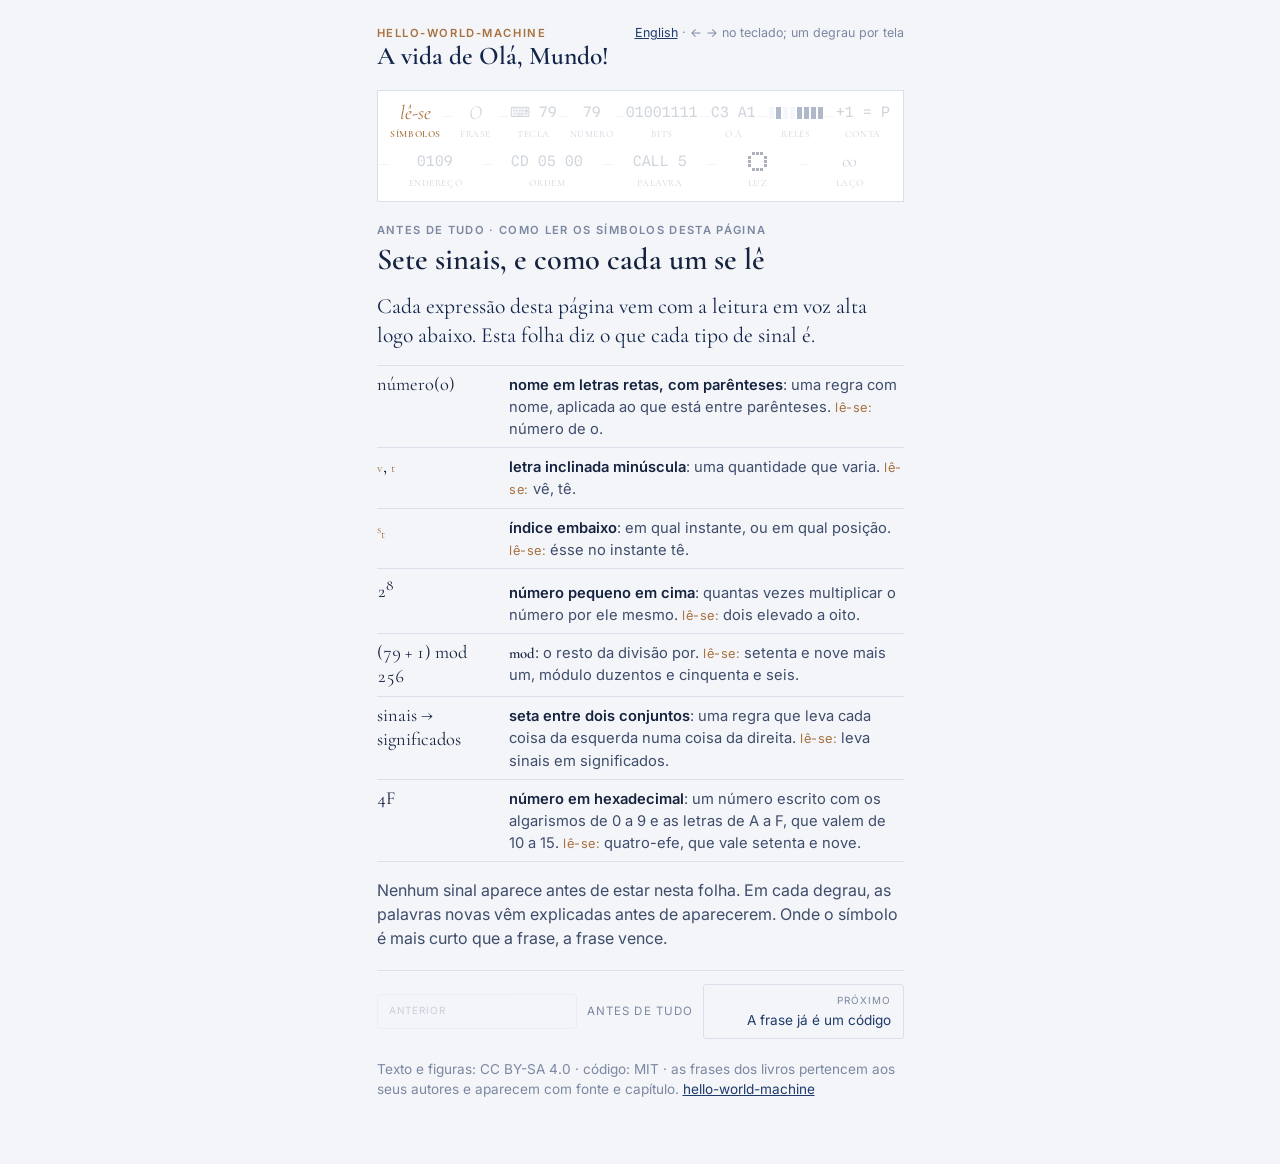
==== pt/index.html @ c94cb196 "a folha de sinais e o fecho viram uma linha por entrada, o exemplo à esquerda e a classe, o que é e " ====
<!doctype html>
<html lang="pt-BR">
<head>
<meta charset="utf-8">
<meta name="viewport" content="width=device-width, initial-scale=1">
<title>A vida de Olá, Mundo! — hello-world-machine</title>
<meta name="description" content="O que cada camada de abstração faz com o número: de uma frase dita no escuro até a luz na tela, um degrau por vez, com a passagem do livro que sustenta cada um.">
<link rel="stylesheet" href="https://fonts.googleapis.com/css2?family=Cormorant+Garamond:ital,wght@0,500;0,600;1,500&family=Inter:wght@400;500;600&family=Spline+Sans+Mono:wght@400;500&display=swap">
<style>
/* Layout: UMA tela por degrau (stepper controlado pelo leitor). No alto, a trilha do personagem "o": tudo que ele já virou fica visível, apagado; o atual, aceso. Abaixo: tese (≤25 palavras), figura com a palavra nova como rótulo DENTRO, parágrafo (≤60), e "mostrar a prova" fechado. Cores por token, claro e escuro. */
:root{
  --bg:#f3f5f9; --card:#ffffff; --linha:#d9e0ec;
  --ink:#16233f; --ink2:#3f4d6b; --muted:#7c88a1;
  --bronze:#a9713f; --bronze-soft:#c79b6e;
  --azul:#1e3a6b; --azul-deep:#12244a;
  --terracota:#b35430; --verde:#4e7a49; --rubro:#a84444; --roxo:#6d55a3;
  --bit1:#1e3a6b; --bit0:#e4e9f2; --bit0-ink:#7c88a1;
  --it-serif:"Cormorant Garamond", Georgia, "Times New Roman", serif;
  --it-sans:"Inter", system-ui, -apple-system, "Segoe UI", Roboto, sans-serif;
  --it-mono:"Spline Sans Mono", ui-monospace, "Cascadia Code", monospace;
  --medida:31em;
}
@media (prefers-color-scheme: dark){ :root:not([data-theme="light"]){
  --bg:#0a1424; --card:#111d33; --linha:#243352;
  --ink:#f0e4cc; --ink2:#c9c2b2; --muted:#8a93a8;
  --bronze:#c9a266; --bronze-soft:#8b7045;
  --azul:#7fa3dc; --azul-deep:#c7d6f0;
  --terracota:#d98a68; --verde:#8dbb86; --rubro:#d98080; --roxo:#b9a7e6;
  --bit1:#c9a266; --bit0:#1b2a45; --bit0-ink:#5f6b86;
  color-scheme:dark } }
:root[data-theme="dark"]{
  --bg:#0a1424; --card:#111d33; --linha:#243352;
  --ink:#f0e4cc; --ink2:#c9c2b2; --muted:#8a93a8;
  --bronze:#c9a266; --bronze-soft:#8b7045;
  --azul:#7fa3dc; --azul-deep:#c7d6f0;
  --terracota:#d98a68; --verde:#8dbb86; --rubro:#d98080; --roxo:#b9a7e6;
  --bit1:#c9a266; --bit0:#1b2a45; --bit0-ink:#5f6b86;
  color-scheme:dark }

*{box-sizing:border-box}
body{background:var(--bg);color:var(--ink);font-family:var(--it-sans);font-size:17px;line-height:1.5;margin:0;padding-block:1.5rem 4rem;padding-inline:16px}
.pagina{max-width:var(--medida);margin-inline:auto;min-width:0;display:grid;gap:1.25rem}
h1,h2{font-family:var(--it-serif);font-weight:600;line-height:1.1;text-wrap:balance;margin:0}
h1{font-size:1.6rem;color:var(--azul-deep)}
h2{font-size:1.9rem;color:var(--ink)}
p{margin:0}
.eyebrow{font-size:.7rem;letter-spacing:.14em;text-transform:uppercase;color:var(--bronze);font-weight:600}
.cab{display:flex;justify-content:space-between;align-items:baseline;gap:1rem;flex-wrap:wrap}
.cab .nota{font-size:.78rem;color:var(--muted)}
.mono{font-family:var(--it-mono);font-variant-numeric:tabular-nums}
.frase{font-family:var(--it-serif);font-style:italic;font-size:1.08em}

/* trilha do personagem */
.trilha{display:flex;flex-wrap:wrap;gap:.2rem 0;align-items:stretch;padding:.5rem .4rem;background:var(--card);border:1px solid var(--linha)}
.trilha .est{flex:1 0 auto;min-width:3.4rem;display:grid;grid-template-rows:auto auto;justify-items:center;gap:.25rem;padding:.2rem .35rem;position:relative;opacity:.35;transition:opacity .2s}
.trilha .est + .est::before{content:"";position:absolute;left:-.3rem;top:1.05rem;width:.6rem;height:1px;background:var(--linha)}
.trilha .est .tok{font-family:var(--it-mono);font-size:.9rem;line-height:1;color:var(--ink);height:1.3rem;display:flex;align-items:center}
.trilha .est .tok.serif{font-family:var(--it-serif);font-style:italic;font-size:1.25rem}
.trilha .est .nome{font-size:.6rem;letter-spacing:.06em;text-transform:uppercase;color:var(--muted);white-space:nowrap}
.trilha .est.passado{opacity:.7}
.trilha .est.atual{opacity:1}
.trilha .est.atual .tok{color:var(--bronze)}
.trilha .est.atual .nome{color:var(--bronze);font-weight:600}
.trilha .est.futuro .tok{color:var(--muted)}
.trilha .px{display:grid;grid-template-columns:repeat(5,3px);gap:1px}
.trilha .px i{width:3px;height:3px;background:var(--ink);display:block}
.trilha .px i.v{background:transparent}
.trilha .rl{display:flex;gap:2px}
.trilha .rl i{width:5px;height:12px;display:block;background:var(--bit0)}
.trilha .rl i.u{background:var(--bit1)}

/* degrau */
.degrau{display:grid;gap:1rem;min-width:0}
.degrau header{display:grid;gap:.25rem}
.regime{font-size:.7rem;letter-spacing:.12em;text-transform:uppercase;color:var(--muted);font-weight:600}
.tese{font-family:var(--it-serif);font-size:1.35rem;line-height:1.3;color:var(--azul-deep)}
.fig{background:var(--card);border:1px solid var(--linha);padding:.8rem;overflow-x:auto;min-width:0;position:relative}
.fig svg{display:block;max-width:100%;height:auto}
figure{margin:0}
.origem{font-size:.66rem;letter-spacing:.08em;text-transform:uppercase;color:var(--muted);margin-top:.5rem;display:flex;gap:.6rem;flex-wrap:wrap}
.corpo{color:var(--ink2);font-size:1rem}
.regua{display:flex;align-items:center;gap:.8rem;font-size:.7rem;letter-spacing:.1em;text-transform:uppercase;font-weight:600}
.regua::before,.regua::after{content:"";flex:1;height:2px;background:currentColor;opacity:.6}
.regua.ouro{color:var(--bronze)} .regua.roxa{color:var(--roxo)} .regua.verde{color:var(--verde)}

/* prova, fechada por padrão */
details.prova{border-top:1px solid var(--linha);padding-top:.6rem;font-size:.88rem;color:var(--ink2)}
details.prova summary{cursor:pointer;list-style:none;display:flex;gap:.6rem;align-items:center;color:var(--azul);font-weight:500}
details.prova summary::-webkit-details-marker{display:none}
details.prova summary::before{content:"▸";color:var(--bronze);font-size:.9em}
details.prova[open] summary::before{content:"▾"}
details.prova summary:focus-visible{outline:2px solid var(--bronze);outline-offset:3px}
.prova-corpo{display:grid;gap:.6rem;padding-top:.6rem}
.selo{font-size:.64rem;letter-spacing:.08em;text-transform:uppercase;font-weight:600;padding:.12rem .45rem;border:1px solid currentColor;border-radius:2px;white-space:nowrap}
.selo.lida{color:var(--verde)} .selo.escada{color:var(--azul)} .selo.derivado{color:var(--muted)} .selo.aler{color:var(--terracota)} .selo.oficio{color:var(--bronze)}
.fonte{display:flex;flex-wrap:wrap;gap:.5rem;align-items:center}
blockquote{margin:0;padding:.55rem .8rem;background:var(--card);border:1px solid var(--linha);display:grid;gap:.35rem}
blockquote .en{font-family:var(--it-serif);font-size:.98rem;line-height:1.35;color:var(--ink)}
blockquote .pt{font-size:.85rem;color:var(--ink2)}
blockquote cite{font-style:normal;font-size:.72rem;color:var(--muted)}

/* navegação */
nav.passo{display:grid;grid-template-columns:1fr auto 1fr;gap:.6rem;align-items:center;border-top:1px solid var(--linha);padding-top:.8rem}
nav.passo button{font:inherit;font-size:.85rem;color:var(--azul);background:none;border:1px solid var(--linha);border-radius:3px;padding:.5rem .7rem;cursor:pointer;text-align:left;min-width:0;display:grid;gap:.1rem}
nav.passo button:hover{border-color:var(--bronze)}
nav.passo button:focus-visible{outline:2px solid var(--bronze);outline-offset:2px}
nav.passo button:disabled{opacity:.35;cursor:default}
nav.passo button small{font-size:.62rem;letter-spacing:.1em;text-transform:uppercase;color:var(--muted)}
nav.passo button span{overflow:hidden;text-overflow:ellipsis;white-space:nowrap;display:block}
nav.passo .prox{text-align:right}
nav.passo .pos{font-size:.72rem;letter-spacing:.1em;text-transform:uppercase;color:var(--muted);white-space:nowrap}
@media (max-width:460px){nav.passo{grid-template-columns:1fr 1fr}nav.passo .pos{grid-column:1/-1;text-align:center;order:-1}}

table{border-collapse:collapse;width:100%;font-size:.9rem}
th,td{text-align:left;padding:.4rem .5rem;border-bottom:1px solid var(--linha);vertical-align:top}
th{font-size:.68rem;letter-spacing:.1em;text-transform:uppercase;color:var(--muted);font-weight:600}
.tabela{overflow-x:auto}
.bits{display:inline-grid;grid-auto-flow:column;gap:2px}
.bits i{display:inline-block;width:1.15em;height:1.5em;line-height:1.5em;text-align:center;font-style:normal;font-family:var(--it-mono);font-size:.85rem;border-radius:2px}
.bits i.u{background:var(--bit1);color:var(--card)} .bits i.z{background:var(--bit0);color:var(--bit0-ink)}
.rotulo{font-size:.78rem;color:var(--ink2);font-weight:500}
ul{margin:0;padding-left:1.2rem}
li{margin-bottom:.35rem}
.nota{font-size:.85rem;color:var(--muted)}
a{color:var(--azul)}
@media (prefers-reduced-motion: reduce){.trilha .est{transition:none}}

/* a matemática daqui: uma expressão visível, e a leitura em voz alta logo abaixo */
.mat{display:grid;gap:.35rem;padding:.7rem .9rem;border-left:3px solid var(--bronze-soft);background:var(--card)}
.mat .obj{font-size:.68rem;letter-spacing:.1em;text-transform:uppercase;color:var(--bronze);font-weight:600}
.mat .obj b{color:var(--ink2);font-weight:500;text-transform:none;letter-spacing:0;font-size:.8rem}
.expr{font-family:var(--it-serif);font-size:1.25rem;line-height:1.3;color:var(--ink);font-variant-numeric:tabular-nums}
.expr i{font-style:italic}
.nome{font-style:normal;font-family:var(--it-serif)}
.leitura{font-size:.8rem;font-style:italic;color:var(--muted);line-height:1.4}
.leitura b{font-style:normal;color:var(--bronze);font-weight:600}
table.simbolos td:first-child{white-space:nowrap}
table.simbolos .expr{font-size:1.05rem}

/* ver na placa: o degrau aponta para um ciclo do traço */
.verplaca{font-size:.85rem;color:var(--ink2);display:flex;gap:.6rem;flex-wrap:wrap;align-items:baseline}
.verplaca a{color:var(--azul);font-weight:500;white-space:nowrap;border:1px solid var(--linha);border-radius:3px;padding:.25rem .6rem;text-decoration:none}
.verplaca a:hover{border-color:var(--bronze)}
.verplaca a:focus-visible{outline:2px solid var(--bronze);outline-offset:2px}
.verplaca span{color:var(--muted);font-size:.8rem}

/* a seção escondida some de verdade: .degrau{display:grid} vencia o [hidden] do navegador; o visor do artefato mascarava isso com a regra dele */
.degrau[hidden]{display:none}

/* as palavras de cada degrau: nome em cor, e abaixo os dois itens, sem número */
.palavras{margin:.2rem 0 .6rem}
.palavras .rot{font-size:.66rem;letter-spacing:.1em;text-transform:uppercase;color:var(--bronze);margin:0 0 .25rem}
.item{margin:.45rem 0 0;max-width:760px}
.nome-item{margin:0;font-size:1rem;color:var(--bronze);font-weight:600}
.item ul{margin:.15rem 0 0;padding-left:1.2em;font-size:.95rem;line-height:1.55;color:var(--ink2)}
.item ul li{margin:.1rem 0} .item i{font-style:normal;color:var(--muted);font-size:.78rem;letter-spacing:.04em}
details.prova .fonte{font-size:.8rem;color:var(--muted)}
.item .expr{font-family:var(--it-serif);font-size:1.05rem;color:var(--ink)}
/* a folha de sinais e o fecho: uma linha por sinal, o exemplo à esquerda */
.sinais{display:grid;gap:0;border-top:1px solid var(--linha)}
.sinal{display:grid;grid-template-columns:7.5rem 1fr;gap:.8rem;align-items:baseline;padding:.45rem 0;border-bottom:1px solid var(--linha)}
.sinal p{margin:0;font-size:.92rem;line-height:1.5;color:var(--ink2)}
.sinal .expr{font-family:var(--it-serif);font-size:1.15rem;color:var(--ink);line-height:1.3}
.sinal .expr.degr{font-family:var(--it-sans,inherit);font-size:.95rem;color:var(--bronze);font-weight:600}
.sinal b{font-weight:600;color:var(--ink)} .sinal i{font-style:normal;color:var(--bronze);font-size:.8rem;letter-spacing:.04em}
@media (max-width:420px){.sinal{grid-template-columns:5.5rem 1fr}}

</style>
</head>
<body>
<div class="pagina">
<div class="cab">
  <div><p class="eyebrow">hello-world-machine</p><h1>A vida de Olá, Mundo!</h1></div>
  <p class="nota"><a href="../en/" lang="en" hreflang="en">English</a> · ← → no teclado; um degrau por tela</p>
</div>
<div class="trilha" id="trilha" aria-label="O que o o já virou"></div>
<div id="degraus">
<section class="degrau" id="conv" data-nome="Como ler os símbolos">
  <header><p class="regime">antes de tudo · como ler os símbolos desta página</p><h2>Sete sinais, e como cada um se lê</h2></header>
  <p class="tese">Cada expressão desta página vem com a leitura em voz alta logo abaixo. Esta folha diz o que cada tipo de sinal é.</p>
  <div class="sinais"><div class="sinal"><p class="expr"><span class="nome">número</span>(o)</p><p><b>nome em letras retas, com parênteses</b>: uma regra com nome, aplicada ao que está entre parênteses. <i>lê-se:</i> número de o.</p></div><div class="sinal"><p class="expr"><i>v</i>, <i>t</i></p><p><b>letra inclinada minúscula</b>: uma quantidade que varia. <i>lê-se:</i> vê, tê.</p></div><div class="sinal"><p class="expr"><i>s</i><sub><i>t</i></sub></p><p><b>índice embaixo</b>: em qual instante, ou em qual posição. <i>lê-se:</i> ésse no instante tê.</p></div><div class="sinal"><p class="expr">2<sup>8</sup></p><p><b>número pequeno em cima</b>: quantas vezes multiplicar o número por ele mesmo. <i>lê-se:</i> dois elevado a oito.</p></div><div class="sinal"><p class="expr">(79 + 1) <span class="nome">mod</span> 256</p><p><b><span class="nome">mod</span></b>: o resto da divisão por. <i>lê-se:</i> setenta e nove mais um, módulo duzentos e cinquenta e seis.</p></div><div class="sinal"><p class="expr">sinais → significados</p><p><b>seta entre dois conjuntos</b>: uma regra que leva cada coisa da esquerda numa coisa da direita. <i>lê-se:</i> leva sinais em significados.</p></div><div class="sinal"><p class="expr">4F</p><p><b>número em hexadecimal</b>: um número escrito com os algarismos de 0 a 9 e as letras de A a F, que valem de 10 a 15. <i>lê-se:</i> quatro-efe, que vale setenta e nove.</p></div></div>
  <p class="corpo">Nenhum sinal aparece antes de estar nesta folha. Em cada degrau, as palavras novas vêm explicadas antes de aparecerem. Onde o símbolo é mais curto que a frase, a frase vence.</p>
</section>
<section class="degrau" id="d0" data-nome="A frase já é um código">
  <header><p class="regime">0 · antes de qualquer máquina</p><h2>A frase já é um código</h2></header>
  <p class="tese">Dizer <span class="frase">Olá, Mundo!</span> em voz alta é um código. Escrever é outro. Piscar uma lanterna é um terceiro.</p>
  <div class="palavras"><p class="rot">antes, as palavras deste degrau</p><div class="item"><p class="nome-item">sinal</p><ul><li><i>O que é:</i> qualquer coisa que dá para perceber: um som, uma marca no papel, uma luz acesa.</li><li><i>Por que existe:</i> é o que viaja de quem fala até quem ouve; a mensagem em si não viaja sozinha.</li></ul></div><div class="item"><p class="nome-item">código</p><ul><li><i>O que é:</i> um combinado sobre o que cada sinal quer dizer.</li><li><i>Por que existe:</i> para a mensagem atravessar um meio que não é a voz: o papel, a luz, o fio.</li></ul></div></div>
  <figure class="fig">
    <svg viewBox="0 0 520 130" role="img" aria-label="A mesma frase em três meios: voz, papel, lanterna">
      <g font-family="Inter, sans-serif" font-size="11" fill="var(--bronze)" font-weight="600" letter-spacing="1">
        <text x="20" y="18">CÓDIGO 1 · VOZ</text><text x="200" y="18">CÓDIGO 2 · PAPEL</text><text x="372" y="18">CÓDIGO 3 · LANTERNA</text>
      </g>
      <text x="20" y="60" font-family="Cormorant Garamond, serif" font-style="italic" font-size="24" fill="var(--ink)">Olá, Mundo!</text>
      <text x="200" y="60" font-family="Inter, sans-serif" font-size="20" fill="var(--ink)">Olá, Mundo!</text>
      <g fill="var(--bronze)">
        <circle cx="380" cy="50" r="5"/><circle cx="396" cy="50" r="5"/><circle cx="412" cy="50" r="5"/><rect x="428" y="45" width="22" height="10" rx="5"/><circle cx="466" cy="50" r="5"/>
        <rect x="380" y="68" width="22" height="10" rx="5"/><circle cx="420" cy="73" r="5"/><rect x="436" y="68" width="22" height="10" rx="5"/>
      </g>
      <g font-family="Inter, sans-serif" font-size="11" fill="var(--muted)">
        <text x="20" y="110">som no ar</text><text x="200" y="110">traço na folha</text><text x="372" y="110">só dois sinais: curto e longo</text>
      </g>
      <g stroke="var(--linha)"><line x1="175" y1="8" x2="175" y2="118"/><line x1="350" y1="8" x2="350" y2="118"/></g>
    </svg>
    <div class="origem"><span>Petzold, cap. 1</span></div>
  </figure>
  <p class="corpo">Código aqui não é segredo: é um combinado sobre o que cada sinal quer dizer. Muda o meio, fica a mensagem. A lanterna já obriga a escolher: dois tipos de piscada, e nada mais.</p>
  <p class="verplaca"><a href="placa.html#ola-mundo-c1">ver na placa →</a> <span>ola-mundo, ciclo 1: o primeiro passo: a máquina acorda e vai buscar o que tem de fazer</span></p>
  <div class="mat"><p class="obj">a matemática daqui · <b>correspondência um a um</b></p><p class="expr"><span class="nome">código</span>: sinais → significados</p><p class="leitura"><b>lê-se:</b> código leva cada sinal num significado só, e dá para voltar.</p></div>
  <details class="prova"><summary>de onde isto vem</summary><div class="prova-corpo"><div class="fonte">Charles Petzold · cap. 1 — Best Friends</div><blockquote><span class="en" lang="en">In this book, the word code usually means a system for transferring information among people, between people and computers, or within computers themselves.</span><span class="pt">Neste livro, a palavra código geralmente significa um sistema para transferir informação entre pessoas, entre pessoas e computadores, ou dentro dos próprios computadores.</span><cite>cap. 1 — Best Friends</cite></blockquote></div></details>
</section>
<section class="degrau" id="d0b" data-nome="A tecla vira número">
  <header><p class="regime">½ · tecla → número</p><h2>A tecla vira número</h2></header>
  <p class="tese">Apertar a tecla O fecha uma chave. A máquina olha uma gaveta especial, a de número 8200, e encontra 79. A tecla virou número.</p>
  <div class="palavras"><p class="rot">antes, as palavras deste degrau</p><div class="item"><p class="nome-item">chave</p><ul><li><i>O que é:</i> uma peça que abre ou fecha um caminho. O interruptor da luz é uma chave; cada tecla também.</li><li><i>Por que existe:</i> para ligar e desligar alguma coisa com um toque.</li></ul></div><div class="item"><p class="nome-item">gaveta</p><ul><li><i>O que é:</i> um lugar dentro da máquina onde cabe um número, com um número na porta para ser achado de novo.</li><li><i>Por que existe:</i> a máquina não enxerga a tecla; ela só sabe olhar gavetas. O teclado deixa o seu número numa delas.</li></ul></div></div>
  <figure class="fig">
    <svg viewBox="0 0 520 150" role="img" aria-label="A tecla O fecha uma chave; a gaveta 8200h passa a valer 4F; o acumulador lê 4F">
      <text x="20" y="14" font-family="Inter, sans-serif" font-size="11" fill="var(--bronze)" font-weight="600" letter-spacing="1">TECLA · uma chave que o dedo fecha · a gaveta 8200h guarda o código</text>
      <g transform="translate(20,34)">
        <rect x="0" y="0" width="70" height="70" rx="8" fill="var(--card)" stroke="var(--linha)"/>
        <text x="35" y="46" text-anchor="middle" font-family="Cormorant Garamond, serif" font-size="34" fill="var(--ink)">O</text>
        <text x="35" y="90" text-anchor="middle" font-family="Inter, sans-serif" font-size="11" fill="var(--muted)">a tecla</text>
      </g>
      <g transform="translate(120,54)">
        <line x1="0" y1="24" x2="30" y2="24" stroke="var(--bit1)" stroke-width="2"/>
        <circle cx="30" cy="24" r="3" fill="var(--bit1)"/>
        <line x1="30" y1="24" x2="62" y2="24" stroke="var(--bit1)" stroke-width="2"/>
        <circle cx="62" cy="24" r="3" fill="var(--bit1)"/>
        <line x1="62" y1="24" x2="92" y2="24" stroke="var(--bit1)" stroke-width="2"/>
        <text x="46" y="60" text-anchor="middle" font-family="Inter, sans-serif" font-size="11" fill="var(--muted)">chave fechada = passa</text>
      </g>
      <g transform="translate(236,34)">
        <rect x="0" y="0" width="110" height="46" fill="var(--card)" stroke="var(--bronze)"/>
        <text x="55" y="20" text-anchor="middle" font-family="Spline Sans Mono, monospace" font-size="12" fill="var(--muted)">8200h</text>
        <text x="55" y="38" text-anchor="middle" font-family="Spline Sans Mono, monospace" font-size="16" fill="var(--ink)">4F</text>
        <text x="55" y="90" text-anchor="middle" font-family="Inter, sans-serif" font-size="11" fill="var(--muted)">a gaveta do teclado</text>
      </g>
      <g transform="translate(360,57)"><line x1="0" y1="0" x2="40" y2="0" stroke="var(--bronze)" stroke-width="2"/><path d="M 36 -4 L 44 0 L 36 4 Z" fill="var(--bronze)"/><text x="22" y="-8" text-anchor="middle" font-family="Inter, sans-serif" font-size="10" fill="var(--muted)">LDA 8200h</text></g>
      <g transform="translate(412,34)">
        <rect x="0" y="0" width="90" height="46" fill="var(--card)" stroke="var(--linha)"/>
        <text x="45" y="20" text-anchor="middle" font-family="Spline Sans Mono, monospace" font-size="12" fill="var(--muted)">A</text>
        <text x="45" y="38" text-anchor="middle" font-family="Spline Sans Mono, monospace" font-size="16" fill="var(--ink)">4F</text>
        <text x="45" y="90" text-anchor="middle" font-family="Inter, sans-serif" font-size="11" fill="var(--muted)">dentro da máquina</text>
      </g>
      <text x="260" y="140" text-anchor="middle" font-family="Inter, sans-serif" font-size="12" fill="var(--muted)">79 é o O; 0 é “ninguém apertou”. A máquina olha a gaveta o tempo todo: consultar o teclado.</text>
    </svg>
    <div class="origem"><span>Petzold, cap. 25</span></div>
  </figure>
  <p class="corpo">A máquina olha a gaveta o tempo todo e quase sempre encontra zero: ninguém apertou. O livro chama isso de consultar o teclado. Quando encontra 79, copia para a tela e zera a gaveta, pronta para a próxima tecla.</p>
  <p class="verplaca"><a href="placa.html#eco-c22">ver na placa →</a> <span>eco, ciclo 22: a gaveta 8200 entrega o 79 à máquina; dez passos depois ele está na tela</span></p>
  <div class="mat"><p class="obj">a matemática daqui · <b>uma regra do tempo nos números: 0 enquanto solta, o código enquanto apertada</b></p><p class="expr"><span class="nome">tecla</span>(<i>t</i>) = 79 enquanto o O está apertado, e 0 depois</p><p class="leitura"><b>lê-se:</b> tecla de tê é igual a setenta e nove enquanto o O está apertado, e zero depois.</p></div>
  <details class="prova"><summary>de onde isto vem</summary><div class="prova-corpo"><div class="fonte">Charles Petzold · cap. 25 — Peripherals</div><blockquote><span class="en" lang="en">The accumulator would then contain a code indicating what key has been pressed.</span><span class="pt">O acumulador passaria então a conter um código indicando qual tecla foi apertada.</span><cite>cap. 25 — Peripherals</cite></blockquote><blockquote><span class="en" lang="en">It's tempting to assume that this code is the ASCII code for the key. But it's neither practical nor desirable to design hardware that figures out the ASCII code.</span><span class="pt">É tentador supor que esse código é o código ASCII da tecla. Mas não é prático nem desejável projetar hardware que descubra o código ASCII.</span><cite>cap. 25 — Peripherals</cite></blockquote><blockquote><span class="en" lang="en">One approach is for the program to check the keyboard very frequently. This approach is called polling.</span><span class="pt">Uma abordagem é o programa consultar o teclado com muita frequência. Isso se chama polling.</span><cite>cap. 25 — Peripherals</cite></blockquote></div></details>
</section>
<section class="degrau" id="d1" data-nome="Cada letra recebe um número">
  <header><p class="regime">1 · letra → número</p><h2>Cada letra recebe um número</h2></header>
  <p class="tese">O <b>O</b> vale 79. O <b>l</b>, 108. A vírgula vale 44 e o espaço, 32. A frase vira uma fila de onze números.</p>
  <div class="palavras"><p class="rot">antes, as palavras deste degrau</p><div class="item"><p class="nome-item">tabela</p><ul><li><i>O que é:</i> uma lista em que cada letra tem o seu número ao lado, como uma lista de chamada.</li><li><i>Por que existe:</i> a máquina só guarda números; a tabela é o combinado que diz qual número é qual letra.</li></ul></div></div>
  <figure class="fig">
    <p class="rotulo">a tabela: o mesmo combinado em toda máquina do planeta</p>
    <div class="tabela"><table class="mono">
      <tr><th>letra</th><td>O</td><td>l</td><td>á</td><td>,</td><td>␣</td><td>M</td><td>u</td><td>n</td><td>d</td><td>o</td><td>!</td></tr>
      <tr><th>número</th><td>79</td><td>108</td><td>225</td><td>44</td><td>32</td><td>77</td><td>117</td><td>110</td><td>100</td><td>111</td><td>33</td></tr>
    </table></div>
    <div class="origem"><span>Petzold, cap. 13</span></div>
  </figure>
  <p class="corpo">Não há nada de <b>O</b> no 79. É uma posição numa tabela que o mundo inteiro combinou usar. Por isso o mesmo <b>O</b> é 79 em qualquer máquina.</p>
  <p class="verplaca"><a href="placa.html#ola-mundo-c8">ver na placa →</a> <span>ola-mundo, ciclo 8: o número 79, escrito 4F, que é a letra O, chega à máquina</span></p>
  <div class="mat"><p class="obj">a matemática daqui · <b>correspondência um a um entre letras e números</b></p><p class="expr"><span class="nome">número</span>(O) = 79</p><p class="leitura"><b>lê-se:</b> número de O é igual a setenta e nove.</p></div>
  <details class="prova"><summary>de onde isto vem</summary><div class="prova-corpo"><div class="fonte">Charles Petzold · cap. 13 — From ASCII to Unicode</div><blockquote><span class="en" lang="en">The biggest advantage of UTF-8 is that it's backward compatible with ASCII. This means that a file consisting solely of 7-bit ASCII codes stored as bytes is automatically a UTF-8 file.</span><span class="pt">A maior vantagem do UTF-8 é ser compatível com o ASCII: um arquivo só de códigos ASCII de 7 bits, guardados como bytes, já é automaticamente um arquivo UTF-8.</span><cite>cap. 13 — From ASCII to Unicode</cite></blockquote></div></details>
</section>
<section class="degrau" id="d2" data-nome="Cada número vira oito casas">
  <header><p class="regime">2 · número → bits</p><h2>Cada número vira oito casas de sim ou não</h2></header>
  <p class="tese">79 vira <span class="mono">01001111</span>. Oito casas, cada uma só 0 ou 1. Com oito casas cabem 256 coisas diferentes.</p>
  <div class="palavras"><p class="rot">antes, as palavras deste degrau</p><div class="item"><p class="nome-item">casa</p><ul><li><i>O que é:</i> uma posição na escrita de um número. Em 79, o 7 está numa casa e o 9 na outra.</li><li><i>Por que existe:</i> é a casa que diz quanto cada algarismo vale: o 7 de 79 vale setenta.</li></ul></div><div class="item"><p class="nome-item">bit</p><ul><li><i>O que é:</i> uma casa que só aceita 0 ou 1.</li><li><i>Por que existe:</i> é a menor quantidade de informação que existe, e é o que uma chave sabe guardar: desligada ou ligada.</li></ul></div><div class="item"><p class="nome-item">byte</p><ul><li><i>O que é:</i> oito bits lado a lado.</li><li><i>Por que existe:</i> é o tamanho de uma letra, e o pedaço que a máquina move de cada vez.</li></ul></div></div>
  <figure class="fig">
    <svg viewBox="0 0 520 165" role="img" aria-label="O número 79 decomposto em oito casas que valem 128, 64, 32, 16, 8, 4, 2, 1">
      <text x="24" y="14" font-family="Inter, sans-serif" font-size="11" fill="var(--bronze)" font-weight="600" letter-spacing="1">UM BYTE = OITO BITS · cada casa vale o dobro da vizinha</text>
      <g font-family="Spline Sans Mono, monospace" font-size="13" fill="var(--muted)" text-anchor="middle">
        <text x="48" y="36">128</text><text x="108" y="36">64</text><text x="168" y="36">32</text><text x="228" y="36">16</text><text x="288" y="36">8</text><text x="348" y="36">4</text><text x="408" y="36">2</text><text x="468" y="36">1</text>
      </g>
      <g font-family="Spline Sans Mono, monospace" font-size="26" text-anchor="middle">
        <rect x="24" y="46" width="48" height="48" fill="var(--bit0)"/><text x="48" y="80" fill="var(--bit0-ink)">0</text>
        <rect x="84" y="46" width="48" height="48" fill="var(--bit1)"/><text x="108" y="80" fill="var(--card)">1</text>
        <rect x="144" y="46" width="48" height="48" fill="var(--bit0)"/><text x="168" y="80" fill="var(--bit0-ink)">0</text>
        <rect x="204" y="46" width="48" height="48" fill="var(--bit0)"/><text x="228" y="80" fill="var(--bit0-ink)">0</text>
        <rect x="264" y="46" width="48" height="48" fill="var(--bit1)"/><text x="288" y="80" fill="var(--card)">1</text>
        <rect x="324" y="46" width="48" height="48" fill="var(--bit1)"/><text x="348" y="80" fill="var(--card)">1</text>
        <rect x="384" y="46" width="48" height="48" fill="var(--bit1)"/><text x="408" y="80" fill="var(--card)">1</text>
        <rect x="444" y="46" width="48" height="48" fill="var(--bit1)"/><text x="468" y="80" fill="var(--card)">1</text>
      </g>
      <text x="260" y="128" text-anchor="middle" font-family="Inter, sans-serif" font-size="15" fill="var(--ink)">64 + 8 + 4 + 2 + 1 = 79 = <tspan font-family="Cormorant Garamond, serif" font-size="19">O</tspan></text>
      <text x="260" y="152" text-anchor="middle" font-family="Inter, sans-serif" font-size="12" fill="var(--muted)">bit = uma casa · as casas pintadas somam, as vazias não contam</text>
    </svg>
    <div class="origem"><span>Petzold, caps. 11 e 12</span></div>
  </figure>
  <p class="corpo">É a mesma ideia de 79 = 70 + 9, só que cada casa vale o dobro da vizinha, não dez vezes. 256 é o número de combinações, não um tamanho.</p>
  <p class="verplaca"><a href="placa.html#ola-mundo-c9">ver na placa →</a> <span>ola-mundo, ciclo 9: os oito pontos da fileira de dados, acesos e apagados: 0 1 0 0 1 1 1 1</span></p>
  <div class="mat"><p class="obj">a matemática daqui · <b>notação posicional na base dois</b></p><p class="expr">79 = 64 + 8 + 4 + 2 + 1</p><p class="leitura"><b>lê-se:</b> setenta e nove é igual a sessenta e quatro, mais oito, mais quatro, mais dois, mais um.</p><p class="expr">2<sup>8</sup> = 256</p><p class="leitura"><b>lê-se:</b> dois elevado a oito é igual a duzentos e cinquenta e seis: o tamanho do conjunto das listas de oito zeros ou uns.</p></div>
  <details class="prova"><summary>de onde isto vem</summary><div class="prova-corpo"><div class="fonte">Charles Petzold · cap. 11 — Bit by Bit by Bit · cap. 12 — Bytes and Hexadecimal</div><blockquote><span class="en" lang="en">As an 8-bit quantity, a byte can take on values from 00000000 through 11111111, which can represent decimal numbers from 0 through 255, or one of 2<sup>8</sup>, or 256, different things.</span><span class="pt">Como quantidade de 8 bits, um byte vai de 00000000 a 11111111, o que representa os números de 0 a 255, ou uma entre 2⁸, isto é, 256, coisas diferentes.</span><cite>cap. 11 — Bit by Bit by Bit · cap. 12 — Bytes and Hexadecimal</cite></blockquote></div></details>
</section>
<section class="degrau" id="d3" data-nome="O á não cabe em um byte">
  <header><p class="regime">2½ · o degrau que o personagem trouxe</p><h2>O á não cabe em um byte</h2></header>
  <p class="tese">225 é maior que 127, e o combinado original só tinha 128 letras, sem acento. O <b>á</b> custa dois bytes.</p>
  
  <figure class="fig">
    <p class="rotulo">começar com 110 e 10 é a marca de "vem em dupla"; o 0 na frente do o diz "vem sozinho"</p>
    <div class="tabela"><table class="mono">
      <tr><th>letra</th><th>bytes</th><th>em bits</th></tr>
      <tr><td>O</td><td>1</td><td><span class="bits"><i class="z">0</i><i class="u">1</i><i class="z">0</i><i class="z">0</i><i class="u">1</i><i class="u">1</i><i class="u">1</i><i class="u">1</i></span></td></tr>
      <tr><td>l</td><td>1</td><td><span class="bits"><i class="z">0</i><i class="u">1</i><i class="u">1</i><i class="z">0</i><i class="u">1</i><i class="u">1</i><i class="z">0</i><i class="z">0</i></span></td></tr>
      <tr><td>á</td><td>2</td><td><span class="bits"><i class="u">1</i><i class="u">1</i><i class="z">0</i><i class="z">0</i><i class="z">0</i><i class="z">0</i><i class="u">1</i><i class="u">1</i></span>&nbsp;<span class="bits"><i class="u">1</i><i class="z">0</i><i class="u">1</i><i class="z">0</i><i class="z">0</i><i class="z">0</i><i class="z">0</i><i class="u">1</i></span></td></tr>
    </table></div>
    <div class="origem"><span>Petzold, cap. 13</span></div>
  </figure>
  <p class="corpo">Onze letras, doze bytes. Byte não é letra: uma letra pode custar um, dois, três ou quatro. Quem conta bytes para contar letras erra, e a web inteira já errou isso.</p>
  <p class="verplaca"><a href="placa.html#ola-mundo-c19">ver na placa →</a> <span>ola-mundo, ciclo 19: na tela desta máquina o á cabe num byte só, E1; os dois bytes são do arquivo</span></p>
  <div class="mat"><p class="obj">a matemática daqui · <b>código de comprimento variável, sem palavra que seja começo de outra</b></p><p class="expr"><span class="nome">bytes</span>(o) = 1, <span class="nome">bytes</span>(á) = 2</p><p class="leitura"><b>lê-se:</b> bytes de o é igual a um; bytes de á é igual a dois.</p></div>
  <details class="prova"><summary>de onde isto vem</summary><div class="prova-corpo"><div class="fonte">Charles Petzold · cap. 13, com o £ (U+00A3) como exemplo; o á (U+00E1) está na mesma faixa</div><blockquote><span class="en" lang="en">Thus, in UTF-8 the two bytes C2h and A3h represent the British £ sign. It seems a shame to require 2 bytes to encode what is essentially just 1 byte of information, but it's necessary for the rest of UTF-8 to work.</span><span class="pt">Assim, em UTF-8 os dois bytes C2 e A3 representam o sinal de libra. Parece pena gastar 2 bytes para codificar o que é essencialmente 1 byte de informação, mas é necessário para o resto do UTF-8 funcionar.</span><cite>cap. 13, com o £ (U+00A3) como exemplo; o á (U+00E1) está na mesma faixa</cite></blockquote></div></details>
</section>
<section class="degrau" id="d4" data-nome="Cada casa vira corrente">
  <header><div class="regua ouro">aqui deixa de ser escrita e passa a ser eletricidade</div><p class="regime">3 · bit → corrente</p><h2>Cada casa vira corrente num relé</h2></header>
  <p class="tese">O 1 é corrente passando; o 0 é corrente parada. Oito relés enfileirados seguram o <b>O</b>; noventa e seis seguram a frase.</p>
  <div class="palavras"><p class="rot">antes, as palavras deste degrau</p><div class="item"><p class="nome-item">corrente</p><ul><li><i>O que é:</i> eletricidade andando por dentro de um fio, como água andando por um cano.</li><li><i>Por que existe:</i> é ela que faz a lâmpada acender e, aqui, a chave virar.</li></ul></div><div class="item"><p class="nome-item">relé</p><ul><li><i>O que é:</i> uma chave que uma corrente aciona: a corrente de um fio fecha o caminho de outro.</li><li><i>Por que existe:</i> é a primeira peça que deixa uma corrente mandar em outra, sem dedo nenhum.</li></ul></div><div class="item"><p class="nome-item">limiar</p><ul><li><i>O que é:</i> a linha que separa pouco de muito. Acima dela a corrente conta como 1; abaixo, como 0.</li><li><i>Por que existe:</i> a corrente nunca é exatamente igual; a linha é o que faz dois valores diferentes virarem o mesmo sinal.</li></ul></div></div>
  <figure class="fig">
    <svg viewBox="0 0 520 100" role="img" aria-label="Oito relés, um por bit do O">
      <text x="20" y="14" font-family="Inter, sans-serif" font-size="11" fill="var(--bronze)" font-weight="600" letter-spacing="1">RELÉ · chave fechada = corrente = 1 · chave aberta = 0</text>
      <g font-family="Spline Sans Mono, monospace" font-size="12" text-anchor="middle">
        <g transform="translate(20,24)"><rect width="48" height="40" fill="var(--bit0)" stroke="var(--linha)"/><line x1="8" y1="30" x2="28" y2="14" stroke="var(--bit0-ink)" stroke-width="2"/><circle cx="8" cy="30" r="3" fill="var(--bit0-ink)"/><circle cx="40" cy="30" r="3" fill="var(--bit0-ink)"/><text x="24" y="64" fill="var(--muted)">0</text></g>
        <g transform="translate(80,24)"><rect width="48" height="40" fill="var(--card)" stroke="var(--bit1)"/><line x1="8" y1="30" x2="40" y2="30" stroke="var(--bit1)" stroke-width="2"/><circle cx="8" cy="30" r="3" fill="var(--bit1)"/><circle cx="40" cy="30" r="3" fill="var(--bit1)"/><text x="24" y="64" fill="var(--ink)">1</text></g>
        <g transform="translate(140,24)"><rect width="48" height="40" fill="var(--bit0)" stroke="var(--linha)"/><line x1="8" y1="30" x2="28" y2="14" stroke="var(--bit0-ink)" stroke-width="2"/><circle cx="8" cy="30" r="3" fill="var(--bit0-ink)"/><circle cx="40" cy="30" r="3" fill="var(--bit0-ink)"/><text x="24" y="64" fill="var(--muted)">0</text></g>
        <g transform="translate(200,24)"><rect width="48" height="40" fill="var(--bit0)" stroke="var(--linha)"/><line x1="8" y1="30" x2="28" y2="14" stroke="var(--bit0-ink)" stroke-width="2"/><circle cx="8" cy="30" r="3" fill="var(--bit0-ink)"/><circle cx="40" cy="30" r="3" fill="var(--bit0-ink)"/><text x="24" y="64" fill="var(--muted)">0</text></g>
        <g transform="translate(260,24)"><rect width="48" height="40" fill="var(--card)" stroke="var(--bit1)"/><line x1="8" y1="30" x2="40" y2="30" stroke="var(--bit1)" stroke-width="2"/><circle cx="8" cy="30" r="3" fill="var(--bit1)"/><circle cx="40" cy="30" r="3" fill="var(--bit1)"/><text x="24" y="64" fill="var(--ink)">1</text></g>
        <g transform="translate(320,24)"><rect width="48" height="40" fill="var(--card)" stroke="var(--bit1)"/><line x1="8" y1="30" x2="40" y2="30" stroke="var(--bit1)" stroke-width="2"/><circle cx="8" cy="30" r="3" fill="var(--bit1)"/><circle cx="40" cy="30" r="3" fill="var(--bit1)"/><text x="24" y="64" fill="var(--ink)">1</text></g>
        <g transform="translate(380,24)"><rect width="48" height="40" fill="var(--card)" stroke="var(--bit1)"/><line x1="8" y1="30" x2="40" y2="30" stroke="var(--bit1)" stroke-width="2"/><circle cx="8" cy="30" r="3" fill="var(--bit1)"/><circle cx="40" cy="30" r="3" fill="var(--bit1)"/><text x="24" y="64" fill="var(--ink)">1</text></g>
        <g transform="translate(440,24)"><rect width="48" height="40" fill="var(--card)" stroke="var(--bit1)"/><line x1="8" y1="30" x2="40" y2="30" stroke="var(--bit1)" stroke-width="2"/><circle cx="8" cy="30" r="3" fill="var(--bit1)"/><circle cx="40" cy="30" r="3" fill="var(--bit1)"/><text x="24" y="64" fill="var(--ink)">1</text></g>
      </g>
    </svg>
    <div class="origem"><span>Petzold, caps. 7 e 8</span></div>
  </figure>
  <p class="corpo">O número não está no relé. O relé só sabe passar ou não passar; somos nós que combinamos que passar vale 1. Oito relés, oito casas: o <b>O</b> inteiro cabe numa fileira. Como relés viram portas e contas é a história da outra página, a escada.</p>
  <p class="verplaca"><a href="placa.html#ola-mundo-c9">ver na placa →</a> <span>ola-mundo, ciclo 9: cada ponto aceso na fileira é um fio com corrente passando</span></p>
  <div class="mat"><p class="obj">a matemática daqui · <b>limiar: um intervalo inteiro de tensões vira um símbolo só</b></p><p class="expr"><span class="nome">bit</span>(<i>v</i>) = 1 se <i>v</i> ≥ 2 volts, e 0 se <i>v</i> ≤ 0,8 volt</p><p class="leitura"><b>lê-se:</b> bit de vê é igual a um se vê é maior ou igual a dois volts, e igual a zero se vê é menor ou igual a zero vírgula oito volt.</p></div>
  <details class="prova"><summary>de onde isto vem</summary><div class="prova-corpo"><div class="fonte">abstraction-ladder — a escada de abstrações · eletroímã → relé (Petzold cap. 7) · relé → porta lógica (cap. 8), com o instrumento “dois relés viram uma porta”</div><blockquote><span class="en" lang="en">These two relays wired in series are known as an AND gate because it is performing a Boolean AND operation.</span><span class="pt">Esses dois relés ligados em série são conhecidos como porta AND, porque executam a operação booleana E.</span><cite>eletroímã → relé (Petzold cap. 7) · relé → porta lógica (cap. 8), com o instrumento “dois relés viram uma porta”</cite></blockquote></div></details>
</section>
<section class="degrau" id="d5" data-nome="Os bits somam e ficam parados">
  <header><p class="regime">4 · corrente → conta e lembrança</p><h2>Os bits aprendem a somar e a ficar parados</h2></header>
  <p class="tese">Portas ligadas de um jeito somam dois bytes. Ligadas de outro, seguram um bit depois que a entrada some.</p>
  <div class="palavras"><p class="rot">antes, as palavras deste degrau</p><div class="item"><p class="nome-item">porta lógica</p><ul><li><i>O que é:</i> uma peça feita de chaves que responde sim ou não ao que chega nela. Duas chaves em fila só passam corrente com as duas fechadas: é uma porta.</li><li><i>Por que existe:</i> é com perguntas de sim ou não, ligadas umas às outras, que se monta uma conta.</li></ul></div><div class="item"><p class="nome-item">estado</p><ul><li><i>O que é:</i> o jeito em que uma peça está agora: o que ela guarda neste instante.</li><li><i>Por que existe:</i> uma peça que lembra tem estado; uma que só responde não tem.</li></ul></div></div>
  <figure class="fig">
    <svg viewBox="0 0 520 110" role="img" aria-label="Dois arranjos de portas: o somador e o flip-flop">
      <g font-family="Inter, sans-serif" font-size="13" fill="var(--ink)">
        <rect x="20" y="14" width="220" height="82" fill="var(--card)" stroke="var(--bronze)"/>
        <text x="30" y="34" font-size="11" fill="var(--bronze)" font-weight="600" letter-spacing="1">SOMADOR · faz conta</text>
        <text x="130" y="60" text-anchor="middle" font-family="Spline Sans Mono, monospace" font-size="13">01001111 + 00000001</text>
        <text x="130" y="82" text-anchor="middle" font-family="Spline Sans Mono, monospace" font-size="13" fill="var(--bronze)">= 01010000 = P</text>
        <rect x="280" y="14" width="220" height="82" fill="var(--card)" stroke="var(--azul)"/>
        <text x="290" y="34" font-size="11" fill="var(--azul)" font-weight="600" letter-spacing="1">A PEÇA QUE LEMBRA</text>
        <text x="390" y="60" text-anchor="middle" font-size="12" fill="var(--ink2)">entrou 1, a entrada sumiu,</text>
        <text x="390" y="82" text-anchor="middle" font-size="12" fill="var(--azul)">a saída continua 1</text>
      </g>
    </svg>
    <div class="origem"><span>Petzold, caps. 14, 17, 19 a 21</span></div>
  </figure>
  <p class="corpo">Somar 1 ao <b>O</b> dá <b>P</b>, a letra seguinte: a tabela foi feita para isso funcionar. Agora o número pode ser operado e pode esperar. Lembrar é o que permite o próximo degrau.</p>
  <p class="verplaca"><a href="placa.html#ola-mundo-c11">ver na placa →</a> <span>ola-mundo, ciclo 11: uma peça guarda onde a máquina está e outra soma 1: lembrar e contar</span></p>
  <div class="mat"><p class="obj">a matemática daqui · <b>aritmética módulo 256, e estado que depende do anterior</b></p><p class="expr">(79 + 1) <span class="nome">mod</span> 256 = 80</p><p class="leitura"><b>lê-se:</b> setenta e nove mais um, módulo duzentos e cinquenta e seis, é igual a oitenta.</p><p class="expr"><i>s</i><sub><i>t</i>+1</sub> = <span class="nome">f</span>(<i>s</i><sub><i>t</i></sub>, <i>x</i><sub><i>t</i></sub>)</p><p class="leitura"><b>lê-se:</b> o estado no instante tê mais um é f de: o estado no instante tê, e a entrada no instante tê.</p></div>
  <details class="prova"><summary>de onde isto vem</summary><div class="prova-corpo"><div class="fonte">abstraction-ladder — a escada de abstrações · porta → somador (cap. 14) · porta → flip-flop (caps. 17 e 19) · flip-flop de borda → contador e registrador (cap. 20) · somador → ULA (cap. 21)</div><blockquote><span class="en" lang="en">A half adder is an XOR gate and an AND gate</span><span class="pt">Um meio-somador é uma porta XOR e uma porta AND.</span><cite>porta → somador (cap. 14) · porta → flip-flop (caps. 17 e 19) · flip-flop de borda → contador e registrador (cap. 20) · somador → ULA (cap. 21)</cite></blockquote></div></details>
</section>
<section class="degrau" id="d6" data-nome="Cada byte ganha um endereço">
  <header><p class="regime">5 · byte → endereço</p><h2>Cada byte ganha um lugar com número</h2></header>
  <p class="tese">Memória é uma fileira de gavetas, cada uma com um número na porta. O <b>O</b> fica na gaveta 0109; o <b>l</b>, na 010A.</p>
  <div class="palavras"><p class="rot">antes, as palavras deste degrau</p><div class="item"><p class="nome-item">memória</p><ul><li><i>O que é:</i> muitas gavetas em fileira, cada uma com um byte dentro.</li><li><i>Por que existe:</i> para a frase inteira ficar guardada enquanto a máquina trabalha nela, uma letra por gaveta.</li></ul></div><div class="item"><p class="nome-item">endereço</p><ul><li><i>O que é:</i> o número na porta de uma gaveta.</li><li><i>Por que existe:</i> para achar de novo o que foi guardado, sem procurar gaveta por gaveta.</li></ul></div></div>
  <figure class="fig">
    <svg viewBox="0 0 520 128" role="img" aria-label="Doze gavetas de memória: conteúdo em cima, endereço embaixo">
      <text x="8" y="12" font-family="Inter, sans-serif" font-size="11" fill="var(--bronze)" font-weight="600" letter-spacing="1">GAVETA · dentro, o conteúdo · na porta, o endereço</text>
      <g font-family="Spline Sans Mono, monospace" font-size="12" text-anchor="middle">
        <g transform="translate(8,20)"><rect width="40" height="46" fill="var(--card)" stroke="var(--linha)"/><text x="20" y="29" font-size="15" fill="var(--ink)">4F</text><text x="20" y="62" font-size="11" fill="var(--muted)">0109</text><text x="20" y="84" font-family="Cormorant Garamond, serif" font-size="18" fill="var(--bronze)">O</text></g>
        <g transform="translate(50,20)"><rect width="40" height="46" fill="var(--card)" stroke="var(--linha)"/><text x="20" y="29" font-size="15" fill="var(--ink)">6C</text><text x="20" y="62" font-size="11" fill="var(--muted)">010A</text><text x="20" y="84" font-family="Cormorant Garamond, serif" font-size="18" fill="var(--bronze)">l</text></g>
        <g transform="translate(92,20)"><rect width="40" height="46" fill="var(--card)" stroke="var(--bronze)"/><text x="20" y="29" font-size="15" fill="var(--ink)">C3</text><text x="20" y="62" font-size="11" fill="var(--muted)">010B</text><text x="20" y="84" font-family="Cormorant Garamond, serif" font-size="18" fill="var(--bronze)">á</text></g>
        <g transform="translate(134,20)"><rect width="40" height="46" fill="var(--card)" stroke="var(--bronze)"/><text x="20" y="29" font-size="15" fill="var(--ink)">A1</text><text x="20" y="62" font-size="11" fill="var(--muted)">010C</text><text x="20" y="84" font-family="Cormorant Garamond, serif" font-size="18" fill="var(--bronze)">·</text></g>
        <g transform="translate(176,20)"><rect width="40" height="46" fill="var(--card)" stroke="var(--linha)"/><text x="20" y="29" font-size="15" fill="var(--ink)">2C</text><text x="20" y="62" font-size="11" fill="var(--muted)">010D</text><text x="20" y="84" font-family="Cormorant Garamond, serif" font-size="18" fill="var(--bronze)">,</text></g>
        <g transform="translate(218,20)"><rect width="40" height="46" fill="var(--card)" stroke="var(--linha)"/><text x="20" y="29" font-size="15" fill="var(--ink)">20</text><text x="20" y="62" font-size="11" fill="var(--muted)">010E</text><text x="20" y="84" font-family="Cormorant Garamond, serif" font-size="18" fill="var(--bronze)">␣</text></g>
        <g transform="translate(260,20)"><rect width="40" height="46" fill="var(--card)" stroke="var(--linha)"/><text x="20" y="29" font-size="15" fill="var(--ink)">4D</text><text x="20" y="62" font-size="11" fill="var(--muted)">010F</text><text x="20" y="84" font-family="Cormorant Garamond, serif" font-size="18" fill="var(--bronze)">M</text></g>
        <g transform="translate(302,20)"><rect width="40" height="46" fill="var(--card)" stroke="var(--linha)"/><text x="20" y="29" font-size="15" fill="var(--ink)">75</text><text x="20" y="62" font-size="11" fill="var(--muted)">0110</text><text x="20" y="84" font-family="Cormorant Garamond, serif" font-size="18" fill="var(--bronze)">u</text></g>
        <g transform="translate(344,20)"><rect width="40" height="46" fill="var(--card)" stroke="var(--linha)"/><text x="20" y="29" font-size="15" fill="var(--ink)">6E</text><text x="20" y="62" font-size="11" fill="var(--muted)">0111</text><text x="20" y="84" font-family="Cormorant Garamond, serif" font-size="18" fill="var(--bronze)">n</text></g>
        <g transform="translate(386,20)"><rect width="40" height="46" fill="var(--card)" stroke="var(--linha)"/><text x="20" y="29" font-size="15" fill="var(--ink)">64</text><text x="20" y="62" font-size="11" fill="var(--muted)">0112</text><text x="20" y="84" font-family="Cormorant Garamond, serif" font-size="18" fill="var(--bronze)">d</text></g>
        <g transform="translate(428,20)"><rect width="40" height="46" fill="var(--card)" stroke="var(--linha)"/><text x="20" y="29" font-size="15" fill="var(--ink)">6F</text><text x="20" y="62" font-size="11" fill="var(--muted)">0113</text><text x="20" y="84" font-family="Cormorant Garamond, serif" font-size="18" fill="var(--bronze)">o</text></g>
        <g transform="translate(470,20)"><rect width="40" height="46" fill="var(--card)" stroke="var(--linha)"/><text x="20" y="29" font-size="15" fill="var(--ink)">21</text><text x="20" y="62" font-size="11" fill="var(--muted)">0114</text><text x="20" y="84" font-family="Cormorant Garamond, serif" font-size="18" fill="var(--bronze)">!</text></g>
      </g>
      <text x="260" y="122" text-anchor="middle" font-family="Inter, sans-serif" font-size="11" fill="var(--muted)">4F é o 79 em hexadecimal: oito bits abreviados em dois símbolos · o á ocupa duas gavetas vizinhas</text>
    </svg>
    <div class="origem"><span>Petzold, cap. 19</span></div>
  </figure>
  <p class="corpo">Agora há dois números por letra: o que ela vale e onde ela está. A ordem das letras virou ordem de endereços. Ler a frase é percorrer gavetas vizinhas.</p>
  <p class="verplaca"><a href="placa.html#ola-mundo-c9">ver na placa →</a> <span>ola-mundo, ciclo 9: a máquina aponta a gaveta 8000 e guarda nela o 4F</span></p>
  <div class="mat"><p class="obj">a matemática daqui · <b>a memória é uma regra que leva cada endereço num byte</b></p><p class="expr"><span class="nome">mem</span>(0109) = 4F</p><p class="leitura"><b>lê-se:</b> mem de zero, um, zero, nove é igual a quatro-efe, que vale setenta e nove.</p></div>
  <details class="prova"><summary>de onde isto vem</summary><div class="prova-corpo"><div class="fonte">Charles Petzold · cap. 19 — An Assemblage of Memory</div><blockquote><span class="en" lang="en">That's called writing to memory, and the value of Data In is said to be stored in memory at the address 010.</span><span class="pt">Isso se chama escrever na memória, e diz-se que o valor da entrada fica guardado na memória no endereço 010.</span><cite>cap. 19 — An Assemblage of Memory</cite></blockquote></div></details>
</section>
<section class="degrau" id="d7" data-nome="Um número é lido como ordem">
  <header><div class="regua roxa">aqui deixa de ser circuito e passa a ser linguagem</div><p class="regime">6 · número → ordem</p><h2>Um número é lido como ordem, não como quantidade</h2></header>
  <p class="tese">Na mesma memória, ao lado das letras, moram outros bytes. <span class="mono">CD</span> não é letra: é a ordem “chame”. <span class="mono">C9</span> é “volte”.</p>
  <div class="palavras"><p class="rot">antes, as palavras deste degrau</p><div class="item"><p class="nome-item">ordem</p><ul><li><i>O que é:</i> um número que a máquina lê como “faça isto”: some, copie, guarde, chame, volte. O livro chama de instrução.</li><li><i>Por que existe:</i> sem ordens a máquina só guardaria números; é a ordem que a põe a fazer alguma coisa com eles.</li></ul></div><div class="item"><p class="nome-item">programa</p><ul><li><i>O que é:</i> uma fila de ordens, uma depois da outra, guardada na memória como qualquer outra coisa.</li><li><i>Por que existe:</i> é como uma pessoa diz à máquina o que fazer, de uma vez, para a máquina fazer sozinha.</li></ul></div><div class="item"><p class="nome-item">contador de programa</p><ul><li><i>O que é:</i> uma gaveta especial da máquina que guarda o endereço da próxima ordem.</li><li><i>Por que existe:</i> para a máquina saber qual byte ler como ordem agora, e qual vem depois.</li></ul></div></div>
  <figure class="fig">
    <svg viewBox="0 0 520 150" role="img" aria-label="Os dezesseis bytes do programa Hello do Petzold: nove ordens e sete letras na mesma memória">
      <g font-family="Inter, sans-serif" font-size="11" font-weight="600" letter-spacing="1">
        <text x="10" y="14" fill="var(--azul)">ORDENS · 9 bytes</text><text x="304" y="14" fill="var(--bronze)">LETRAS · 7 bytes</text>
      </g>
      <g font-family="Spline Sans Mono, monospace" font-size="13" text-anchor="middle">
        <rect x="10" y="22" width="286" height="40" fill="var(--card)" stroke="var(--azul)"/>
        <text x="153" y="47" fill="var(--azul)">11 09 01  0E 09  CD 05 00  C9</text>
        <rect x="304" y="22" width="206" height="40" fill="var(--card)" stroke="var(--bronze)"/>
        <text x="407" y="47" fill="var(--bronze)">48 65 6C 6C 6F 21 24</text>
      </g>
      <g font-family="Inter, sans-serif" font-size="12" fill="var(--muted)" text-anchor="middle">
        <text x="153" y="82">carregue · mova · chame · volte</text>
        <text x="407" y="82">H e l l o ! $</text>
      </g>
      <path d="M 30 125 L 30 105 L 290 105" fill="none" stroke="var(--azul)" stroke-width="1.5"/>
      <path d="M 286 101 L 294 105 L 286 109 Z" fill="var(--azul)"/>
      <text x="40" y="140" font-family="Inter, sans-serif" font-size="12" fill="var(--ink2)">CONTADOR DE PROGRAMA: percorre só o lado azul; o lado bronze ele aponta, como dado</text>
    </svg>
    <div class="origem"><span>Petzold, caps. 23 e 27</span></div>
  </figure>
  <p class="corpo">Nada no byte diz se ele é letra ou ordem. O que decide é para onde o contador de programa aponta, e esse contador também é um número guardado na máquina. A máquina se governa com a mesma matéria que governa.</p>
  <p class="verplaca"><a href="placa.html#ola-mundo-c7">ver na placa →</a> <span>ola-mundo, ciclo 7: o contador de programa aponta a gaveta 0004 e o byte 36 é lido como ordem: guarde a letra</span></p>
  <div class="mat"><p class="obj">a matemática daqui · <b>a máquina é uma regra de passo: do estado de agora para o próximo</b></p><p class="expr">próximo = <span class="nome">passo</span>(<i>contador</i>, <i>A</i>, mem)</p><p class="leitura"><b>lê-se:</b> o próximo estado é passo de: o contador de programa, o número guardado em A, e a memória.</p></div>
  <details class="prova"><summary>de onde isto vem</summary><div class="prova-corpo"><div class="fonte">Charles Petzold · cap. 27 — Coding · cap. 23 — CPU Control Signals</div><blockquote><span class="en" lang="en">The first 3 bytes are the LXI instruction, the next 2 are the MVI instruction, the next 3 are the CALL instruction, and the next is the RET instruction. The last 7 bytes are the ASCII characters for the five letters of “Hello,” the exclamation point, and the dollar sign.</span><span class="pt">Os 3 primeiros bytes são a instrução LXI, os 2 seguintes a MVI, os 3 seguintes a CALL, e o próximo a RET. Os últimos 7 bytes são os caracteres ASCII das cinco letras de “Hello”, o ponto de exclamação e o cifrão.</span><cite>cap. 27 — Coding · cap. 23 — CPU Control Signals</cite></blockquote><blockquote><span class="en" lang="en">A value called the program counter. This is the 16-bit value that accesses instructions. It starts at 0000h and sequentially increases until a HLT instruction.</span><span class="pt">Um valor chamado contador de programa. É o valor de 16 bits que acessa as instruções. Começa em 0000 e cresce em sequência até uma instrução HLT.</span><cite>cap. 27 — Coding · cap. 23 — CPU Control Signals</cite></blockquote></div></details>
</section>
<section class="degrau" id="d8" data-nome="As ordens são escritas com palavras">
  <header><p class="regime">7 · palavras → ordens</p><h2>Alguém escreve as ordens com palavras</h2></header>
  <p class="tese">Ninguém decora que “chame” é <span class="mono">CD</span>. Escreve-se <span class="mono">CALL 5</span> num texto, e o montador troca cada palavra pelo byte certo.</p>
  <div class="palavras"><p class="rot">antes, as palavras deste degrau</p><div class="item"><p class="nome-item">montador</p><ul><li><i>O que é:</i> um programa que lê um texto com as ordens escritas em palavras e troca cada palavra pelo byte certo.</li><li><i>Por que existe:</i> porque pessoa lembra palavra, e máquina só lê número. Alguém tem de fazer a troca, e um programa faz sem errar.</li></ul></div><div class="item"><p class="nome-item">sistema operacional</p><ul><li><i>O que é:</i> um programa que já mora na máquina e faz serviços para os outros programas, como mostrar texto na tela.</li><li><i>Por que existe:</i> para cada programa novo não precisar saber como a tela funciona.</li></ul></div></div>
  <figure class="fig">
    <p class="rotulo">montador: uma linha, uma ordem</p>
    <div class="tabela"><table>
      <tr><th>o que a pessoa escreve</th><th>o que vira</th><th>o que faz</th></tr>
      <tr><td class="mono">LXI DE,Text</td><td class="mono">11 09 01</td><td>aponte para a frase</td></tr>
      <tr><td class="mono">MVI C,9</td><td class="mono">0E 09</td><td>peça o serviço 9: mostrar texto</td></tr>
      <tr><td class="mono">CALL 5</td><td class="mono">CD 05 00</td><td>chame o sistema</td></tr>
      <tr><td class="mono">RET</td><td class="mono">C9</td><td>volte</td></tr>
      <tr><td class="mono">DB 'Hello!$'</td><td class="mono">48 65 6C 6C 6F 21 24</td><td>a frase, byte a byte</td></tr>
    </table></div>
    <div class="origem"><span>Petzold, cap. 27</span></div>
  </figure>
  <p class="corpo">É aqui que a delegação começa: a pessoa escreve a intenção, a máquina executa. O sistema operacional já sabe fazer serviços, como mostrar texto, para que cada programa não precise saber.</p>
  <p class="verplaca"><a href="placa.html#ola-mundo-c7">ver na placa →</a> <span>ola-mundo, ciclo 7: na listagem ao lado, MVI M, 'O' virou 36 4F; a máquina só vê os bytes</span></p>
  <div class="mat"><p class="obj">a matemática daqui · <b>tradução que preserva significado</b></p><p class="expr"><span class="nome">roda</span>(<span class="nome">montar</span>(texto)) = <span class="nome">significado</span>(texto)</p><p class="leitura"><b>lê-se:</b> rodar o que foi montado do texto dá o mesmo que o significado do texto.</p></div>
  <details class="prova"><summary>de onde isto vem</summary><div class="prova-corpo"><div class="fonte">Charles Petzold · cap. 27 — Coding</div><blockquote><span class="en" lang="en">An assembler such as ASM.COM reads an assembly-language program (often called a source-code file) and writes out to a file containing machine code—an executable file.</span><span class="pt">Um montador como o ASM.COM lê um programa em linguagem de montagem (o chamado arquivo-fonte) e escreve um arquivo com código de máquina: um executável.</span><cite>cap. 27 — Coding</cite></blockquote></div></details>
</section>
<section class="degrau" id="d9" data-nome="A ordem vira pontos de luz">
  <header><div class="regua verde">aqui deixa de ser número e volta a ser luz</div><p class="regime">8 · execução → tela</p><h2>A ordem vira pontos de luz</h2></header>
  <p class="tese">A tela também é memória: cada três bytes são um ponto colorido. Mostrar o <b>o</b> é escrever números nas gavetas certas desse bloco.</p>
  <div class="palavras"><p class="rot">antes, as palavras deste degrau</p><div class="item"><p class="nome-item">pixel</p><ul><li><i>O que é:</i> um ponto da tela, pequeno demais para ver sozinho, com uma cor só.</li><li><i>Por que existe:</i> a tela não desenha letras; ela acende pontos, e a letra é o que os pontos formam juntos.</li></ul></div></div>
  <figure class="fig">
    <svg viewBox="0 0 520 175" role="img" aria-label="A letra O desenhada numa grade de pixels; cada pixel tem três bytes">
      <text x="20" y="12" font-family="Inter, sans-serif" font-size="11" fill="var(--bronze)" font-weight="600" letter-spacing="1">PIXEL · um ponto da tela · três bytes: vermelho, verde, azul</text>
      <g transform="translate(0,8)">
        <rect x="20" y="10" width="150" height="150" fill="var(--card)" stroke="var(--linha)"/>
        <g fill="var(--ink)">
          <rect x="65" y="25" width="15" height="15"/><rect x="80" y="25" width="15" height="15"/><rect x="95" y="25" width="15" height="15"/><rect x="110" y="25" width="15" height="15"/>
          <rect x="50" y="40" width="15" height="15"/><rect x="125" y="40" width="15" height="15"/>
          <rect x="35" y="55" width="15" height="15"/><rect x="140" y="55" width="15" height="15"/>
          <rect x="35" y="70" width="15" height="15"/><rect x="140" y="70" width="15" height="15"/>
          <rect x="35" y="85" width="15" height="15"/><rect x="140" y="85" width="15" height="15"/>
          <rect x="35" y="100" width="15" height="15"/><rect x="140" y="100" width="15" height="15"/>
          <rect x="50" y="115" width="15" height="15"/><rect x="125" y="115" width="15" height="15"/>
          <rect x="65" y="130" width="15" height="15"/><rect x="80" y="130" width="15" height="15"/><rect x="95" y="130" width="15" height="15"/><rect x="110" y="130" width="15" height="15"/>
        </g>
        <g stroke="var(--linha)" stroke-width=".5" opacity=".7">
          <line x1="35" y1="10" x2="35" y2="160"/><line x1="50" y1="10" x2="50" y2="160"/><line x1="65" y1="10" x2="65" y2="160"/><line x1="80" y1="10" x2="80" y2="160"/><line x1="95" y1="10" x2="95" y2="160"/><line x1="110" y1="10" x2="110" y2="160"/><line x1="125" y1="10" x2="125" y2="160"/><line x1="140" y1="10" x2="140" y2="160"/><line x1="155" y1="10" x2="155" y2="160"/>
          <line x1="20" y1="25" x2="170" y2="25"/><line x1="20" y1="40" x2="170" y2="40"/><line x1="20" y1="55" x2="170" y2="55"/><line x1="20" y1="70" x2="170" y2="70"/><line x1="20" y1="85" x2="170" y2="85"/><line x1="20" y1="100" x2="170" y2="100"/><line x1="20" y1="115" x2="170" y2="115"/><line x1="20" y1="130" x2="170" y2="130"/><line x1="20" y1="145" x2="170" y2="145"/>
        </g>
        <rect x="35" y="55" width="15" height="15" fill="none" stroke="var(--bronze)" stroke-width="2"/>
        <path d="M 50 62 L 200 62" stroke="var(--bronze)" stroke-width="1.2" fill="none"/>
        <g font-family="Inter, sans-serif" font-size="13" fill="var(--ink)">
          <text x="210" y="56" font-weight="600">este pixel</text>
          <text x="210" y="76" font-family="Spline Sans Mono, monospace">16 23 3F</text>
          <text x="210" y="94" fill="var(--muted)" font-size="12">cada um de 0 a 255</text>
          <text x="210" y="124" fill="var(--ink2)" font-size="12">tela de 1920 × 1080 pontos</text>
          <text x="210" y="142" font-family="Spline Sans Mono, monospace" font-size="12">1920 × 1080 × 3 = 6 220 800 bytes</text>
          <text x="210" y="160" fill="var(--muted)" font-size="12">lidos 60 vezes por segundo</text>
        </g>
      </g>
    </svg>
    <div class="origem"><span>Petzold, caps. 12 e 25</span></div>
  </figure>
  <p class="corpo">Sessenta vezes por segundo a tela lê o bloco e acende. <span class="frase">Olá, Mundo!</span> volta a ser coisa que a gente lê, feita de números. Como o 79 vira o desenho do <b>O</b> é a próxima pergunta, ainda sem resposta nesta página.</p>
  <p class="verplaca"><a href="placa.html#ola-mundo-c59">ver na placa →</a> <span>ola-mundo, ciclo 59: a última letra entra na tela e a frase inteira está lá, feita de números</span></p>
  <div class="mat"><p class="obj">a matemática daqui · <b>regra que leva cada ponto da grade numa cor</b></p><p class="expr"><span class="nome">cor</span>(3, 4) = 16 23 3F</p><p class="leitura"><b>lê-se:</b> cor de três e quatro é igual a um-seis, dois-três, três-efe: vermelho, verde e azul.</p></div>
  <details class="prova"><summary>de onde isto vem</summary><div class="prova-corpo"><div class="fonte">Charles Petzold · cap. 25 — Peripherals · cap. 12 (pixel = três bytes)</div><blockquote><span class="en" lang="en">The contents of the display are stored in a special block of memory, and the individual pixels of the display are refreshed sequentially, starting left to right with the row at the top, and continuing down the display.</span><span class="pt">O conteúdo da tela fica guardado num bloco especial de memória, e os pixels são atualizados em sequência, da esquerda para a direita a partir da linha de cima, descendo pela tela.</span><cite>cap. 25 — Peripherals · cap. 12 (pixel = três bytes)</cite></blockquote><blockquote><span class="en" lang="en">For a 1920 × 1080 display, each of the 2 million pixels requires 3 bytes for the red, green, and blue components, for a total of 6 million bytes, or 6 megabytes.</span><span class="pt">Numa tela de 1920 × 1080, cada um dos 2 milhões de pixels precisa de 3 bytes, para o vermelho, o verde e o azul: 6 milhões de bytes, ou 6 megabytes.</span><cite>cap. 25 — Peripherals · cap. 12 (pixel = três bytes)</cite></blockquote></div></details>
</section>
<section class="degrau" id="d10" data-nome="O laço">
  <header><p class="regime">fecho</p><h2>Em cada degrau, uma coisa se conserva e uma se esquece</h2></header>
  <p class="tese">A matemática se refere ao mundo por aquilo que se conserva. Cada camada é uma promessa: “pode esquecer o resto, isto eu garanto”.</p>
  <div class="sinais"><div class="sinal"><p class="expr degr">0 código</p><p>conserva <b>a mensagem</b>; esquece <b>o meio</b>.</p></div><div class="sinal"><p class="expr degr">½ tecla → número</p><p>conserva <b>o código da letra</b>; esquece <b>a chave, o dedo</b>.</p></div><div class="sinal"><p class="expr degr">1 letra → número</p><p>conserva <b>qual letra é</b>; esquece <b>forma e som</b>.</p></div><div class="sinal"><p class="expr degr">2 número → bits</p><p>conserva <b>o número exato</b>; esquece <b>a base dez</b>.</p></div><div class="sinal"><p class="expr degr">2½ o á</p><p>conserva <b>a letra e as 128 antigas</b>; esquece <b>“um byte, uma letra”</b>.</p></div><div class="sinal"><p class="expr degr">3 bit → corrente</p><p>conserva <b>0 e 1</b>; esquece <b>a física</b>.</p></div><div class="sinal"><p class="expr degr">4 conta e lembrança</p><p>conserva <b>a aritmética</b>; esquece <b>os relés</b>.</p></div><div class="sinal"><p class="expr degr">5 endereço</p><p>conserva <b>a ordem das letras</b>; esquece <b>o tempo</b>.</p></div><div class="sinal"><p class="expr degr">6 número → ordem</p><p>conserva <b>a matéria comum</b>; esquece <b>“o que fazer” e “sobre o quê”</b>.</p></div><div class="sinal"><p class="expr degr">7 palavras → ordens</p><p>conserva <b>o significado</b>; esquece <b>as palavras</b>.</p></div><div class="sinal"><p class="expr degr">8 ordem → luz</p><p>conserva <b>a forma reconhecível</b>; esquece <b>o número</b>.</p></div></div>
  <p class="corpo">A escada inteira é a cadeia dessas promessas, e a execução é o que sobra quando todas foram cumpridas.</p>
</section>
</div>
<nav class="passo" aria-label="Navegação entre degraus">
  <button id="ant" type="button"><small>anterior</small><span></span></button>
  <p class="pos" id="pos"></p>
  <button id="prox" type="button" class="prox"><small>próximo</small><span></span></button>
</nav>
<footer class="rodape">
  <p class="nota">Texto e figuras: CC BY-SA 4.0 · código: MIT · as frases dos livros pertencem aos seus autores e aparecem com fonte e capítulo. <a href="https://github.com/mateusalkimim/hello-world-machine">hello-world-machine</a></p>
</footer>
</div>
<script>
(function(){
  var secs=[].slice.call(document.querySelectorAll('.degrau'));
  var N=secs.length;
  // a trilha: o que o "o" já virou em cada degrau
  var est=[{"tok": "<span class=\"tok serif\">lê-se</span>", "nome": "símbolos"}, {"tok": "<span class=\"tok serif\">O</span>", "nome": "frase"}, {"tok": "<span class=\"tok\">⌨ 79</span>", "nome": "tecla"}, {"tok": "<span class=\"tok\">79</span>", "nome": "número"}, {"tok": "<span class=\"tok\">01001111</span>", "nome": "bits"}, {"tok": "<span class=\"tok\">C3 A1</span>", "nome": "o á"}, {"tok": "<span class=\"tok\"><span class=\"rl\"><i></i><i class=\"u\"></i><i></i><i></i><i class=\"u\"></i><i class=\"u\"></i><i class=\"u\"></i><i class=\"u\"></i></span></span>", "nome": "relés"}, {"tok": "<span class=\"tok\">+1 = P</span>", "nome": "conta"}, {"tok": "<span class=\"tok\">0109</span>", "nome": "endereço"}, {"tok": "<span class=\"tok\">CD 05 00</span>", "nome": "ordem"}, {"tok": "<span class=\"tok\">CALL 5</span>", "nome": "palavra"}, {"tok": "<span class=\"tok\"><span class=\"px\"><i class=\"v\"></i><i></i><i></i><i></i><i class=\"v\"></i><i></i><i class=\"v\"></i><i class=\"v\"></i><i class=\"v\"></i><i></i><i></i><i class=\"v\"></i><i class=\"v\"></i><i class=\"v\"></i><i></i><i></i><i class=\"v\"></i><i class=\"v\"></i><i class=\"v\"></i><i></i><i class=\"v\"></i><i></i><i></i><i></i><i class=\"v\"></i></span></span>", "nome": "luz"}, {"tok": "<span class=\"tok serif\">∞</span>", "nome": "laço"}];
  var trilha=document.getElementById('trilha');
  var ant=document.getElementById('ant'),prox=document.getElementById('prox'),pos=document.getElementById('pos');
  var atual=0;
  function desenharTrilha(k){
    var h='';
    for(var i=0;i<est.length;i++){
      var cls=i<k?'passado':(i===k?'atual':'futuro');
      h+='<div class="est '+cls+'" data-i="'+i+'">'+est[i].tok+'<span class="nome">'+est[i].nome+'</span></div>';
    }
    trilha.innerHTML=h;
    var a=trilha.querySelector('.atual'); if(a&&a.scrollIntoView){try{a.scrollIntoView({block:'nearest',inline:'center'});}catch(e){}}
  }
  function ir(k,foco){
    if(k<0||k>=N)return;
    atual=k;
    secs.forEach(function(s,i){s.hidden=(i!==k);});
    desenharTrilha(k);
    var ultimo=(k===N-1);
    pos.textContent= k===0?'antes de tudo':(ultimo?'fecho':'degrau '+k+' de '+(N-2));
    ant.disabled=(k===0); ant.querySelector('span').textContent=k>0?secs[k-1].dataset.nome:'';
    prox.disabled=ultimo; prox.querySelector('span').textContent=!ultimo?secs[k+1].dataset.nome:'';
    try{location.hash=secs[k].id;}catch(e){}
    try{localStorage.setItem('om-degrau',String(k));}catch(e){}
    if(foco){window.scrollTo({top:0,behavior:'auto'});}
  }
  ant.addEventListener('click',function(){ir(atual-1,true);});
  prox.addEventListener('click',function(){ir(atual+1,true);});
  trilha.addEventListener('click',function(e){var t=e.target.closest&&e.target.closest('.est');if(t)ir(+t.dataset.i,true);});
  document.addEventListener('keydown',function(e){
    if(e.target&&/^(INPUT|TEXTAREA)$/.test(e.target.tagName))return;
    if(e.key==='ArrowRight')ir(atual+1,true);
    if(e.key==='ArrowLeft')ir(atual-1,true);
  });
  var k0=0;
  // o #hash é o id da seção (d0, d6, conv…), não a posição na fila
  var alvo=-1; secs.forEach(function(s,i){ if('#'+s.id===(location.hash||'')) alvo=i; });
  if(alvo>=0){k0=alvo;}
  else{try{var s=localStorage.getItem('om-degrau');if(s!==null)k0=Math.min(N-1,+s);}catch(e){}}
  ir(k0,false);
  window.addEventListener('hashchange',function(){ var a=-1; secs.forEach(function(s,i){ if('#'+s.id===location.hash) a=i; }); if(a>=0&&a!==atual) ir(a,true); });
})();

</script>
</body>
</html>
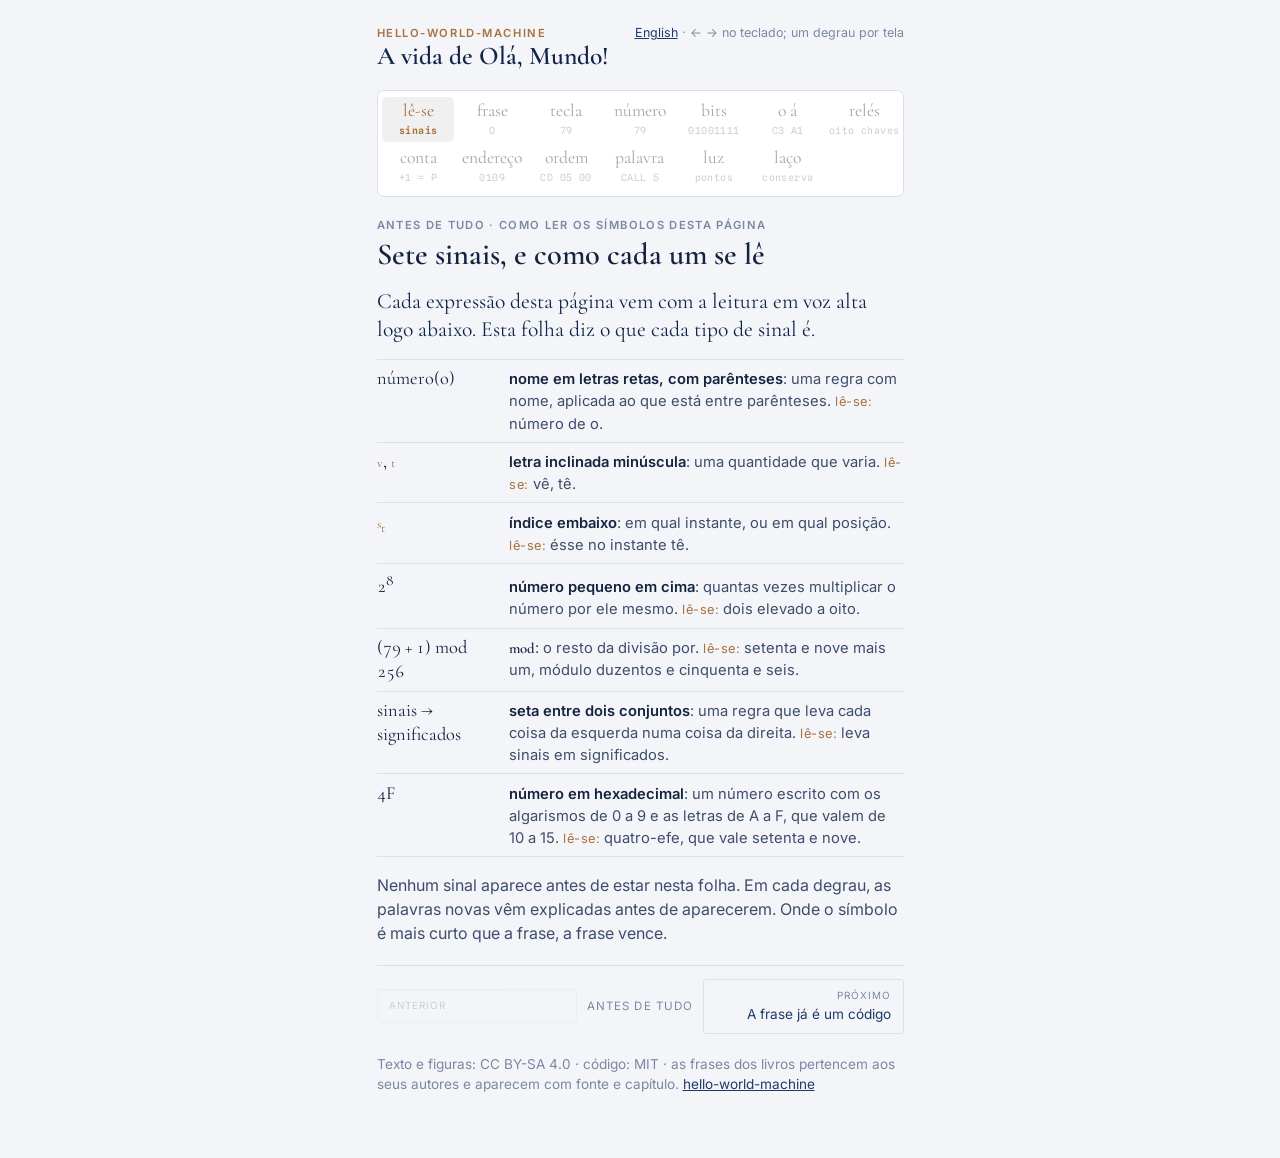
==== commit 26a2c92a: "a trilha do alto vira só palavras, como a da escada: o nome do degrau em serifa e, embaixo, em texto" ====
--- a/pt/index.html
+++ b/pt/index.html
@@ -50,24 +50,16 @@
 .mono{font-family:var(--it-mono);font-variant-numeric:tabular-nums}
 .frase{font-family:var(--it-serif);font-style:italic;font-size:1.08em}
 
-/* trilha do personagem */
-.trilha{display:flex;flex-wrap:wrap;gap:.2rem 0;align-items:stretch;padding:.5rem .4rem;background:var(--card);border:1px solid var(--linha)}
-.trilha .est{flex:1 0 auto;min-width:3.4rem;display:grid;grid-template-rows:auto auto;justify-items:center;gap:.25rem;padding:.2rem .35rem;position:relative;opacity:.35;transition:opacity .2s}
-.trilha .est + .est::before{content:"";position:absolute;left:-.3rem;top:1.05rem;width:.6rem;height:1px;background:var(--linha)}
-.trilha .est .tok{font-family:var(--it-mono);font-size:.9rem;line-height:1;color:var(--ink);height:1.3rem;display:flex;align-items:center}
-.trilha .est .tok.serif{font-family:var(--it-serif);font-style:italic;font-size:1.25rem}
-.trilha .est .nome{font-size:.6rem;letter-spacing:.06em;text-transform:uppercase;color:var(--muted);white-space:nowrap}
+/* trilha: o nome do degrau, e embaixo o que o O já virou. "Você está aqui" com dois sinais: cor e fundo. */
+.trilha{display:grid;grid-template-columns:repeat(7,1fr);gap:2px;padding:.4rem .3rem;background:var(--card);border:1px solid var(--linha);border-radius:7px}
+.trilha .est{display:grid;justify-items:center;gap:3px;padding:.3rem .2rem;opacity:.4;cursor:pointer;border-radius:5px;min-width:0}
+@media (max-width:420px){.trilha{grid-template-columns:repeat(5,1fr)}}
+.trilha .est .tok{font-family:var(--it-serif);font-size:1.1rem;line-height:1;color:var(--ink)}
+.trilha .est .nome{font-family:var(--it-mono);font-size:.62rem;letter-spacing:.04em;color:var(--muted);white-space:nowrap}
 .trilha .est.passado{opacity:.7}
-.trilha .est.atual{opacity:1}
-.trilha .est.atual .tok{color:var(--bronze)}
-.trilha .est.atual .nome{color:var(--bronze);font-weight:600}
-.trilha .est.futuro .tok{color:var(--muted)}
-.trilha .px{display:grid;grid-template-columns:repeat(5,3px);gap:1px}
-.trilha .px i{width:3px;height:3px;background:var(--ink);display:block}
-.trilha .px i.v{background:transparent}
-.trilha .rl{display:flex;gap:2px}
-.trilha .rl i{width:5px;height:12px;display:block;background:var(--bit0)}
-.trilha .rl i.u{background:var(--bit1)}
+.trilha .est.atual{opacity:1;background:var(--atual,rgba(128,128,128,.12))}
+.trilha .est.atual .tok,.trilha .est.atual .nome{color:var(--bronze)}
+.trilha .est.atual .nome{font-weight:600}
 
 /* degrau */
 .degrau{display:grid;gap:1rem;min-width:0}
@@ -509,7 +501,7 @@
   var secs=[].slice.call(document.querySelectorAll('.degrau'));
   var N=secs.length;
   // a trilha: o que o "o" já virou em cada degrau
-  var est=[{"tok": "<span class=\"tok serif\">lê-se</span>", "nome": "símbolos"}, {"tok": "<span class=\"tok serif\">O</span>", "nome": "frase"}, {"tok": "<span class=\"tok\">⌨ 79</span>", "nome": "tecla"}, {"tok": "<span class=\"tok\">79</span>", "nome": "número"}, {"tok": "<span class=\"tok\">01001111</span>", "nome": "bits"}, {"tok": "<span class=\"tok\">C3 A1</span>", "nome": "o á"}, {"tok": "<span class=\"tok\"><span class=\"rl\"><i></i><i class=\"u\"></i><i></i><i></i><i class=\"u\"></i><i class=\"u\"></i><i class=\"u\"></i><i class=\"u\"></i></span></span>", "nome": "relés"}, {"tok": "<span class=\"tok\">+1 = P</span>", "nome": "conta"}, {"tok": "<span class=\"tok\">0109</span>", "nome": "endereço"}, {"tok": "<span class=\"tok\">CD 05 00</span>", "nome": "ordem"}, {"tok": "<span class=\"tok\">CALL 5</span>", "nome": "palavra"}, {"tok": "<span class=\"tok\"><span class=\"px\"><i class=\"v\"></i><i></i><i></i><i></i><i class=\"v\"></i><i></i><i class=\"v\"></i><i class=\"v\"></i><i class=\"v\"></i><i></i><i></i><i class=\"v\"></i><i class=\"v\"></i><i class=\"v\"></i><i></i><i></i><i class=\"v\"></i><i class=\"v\"></i><i class=\"v\"></i><i></i><i class=\"v\"></i><i></i><i></i><i></i><i class=\"v\"></i></span></span>", "nome": "luz"}, {"tok": "<span class=\"tok serif\">∞</span>", "nome": "laço"}];
+  var est=[{"tok": "sinais", "nome": "lê-se"}, {"tok": "O", "nome": "frase"}, {"tok": "79", "nome": "tecla"}, {"tok": "79", "nome": "número"}, {"tok": "01001111", "nome": "bits"}, {"tok": "C3 A1", "nome": "o á"}, {"tok": "oito chaves", "nome": "relés"}, {"tok": "+1 = P", "nome": "conta"}, {"tok": "0109", "nome": "endereço"}, {"tok": "CD 05 00", "nome": "ordem"}, {"tok": "CALL 5", "nome": "palavra"}, {"tok": "pontos", "nome": "luz"}, {"tok": "conserva", "nome": "laço"}];
   var trilha=document.getElementById('trilha');
   var ant=document.getElementById('ant'),prox=document.getElementById('prox'),pos=document.getElementById('pos');
   var atual=0;
@@ -517,7 +509,7 @@
     var h='';
     for(var i=0;i<est.length;i++){
       var cls=i<k?'passado':(i===k?'atual':'futuro');
-      h+='<div class="est '+cls+'" data-i="'+i+'">'+est[i].tok+'<span class="nome">'+est[i].nome+'</span></div>';
+      h+='<div class="est '+cls+'" data-i="'+i+'"><span class="tok">'+est[i].nome+'</span><span class="nome">'+est[i].tok+'</span></div>';
     }
     trilha.innerHTML=h;
     var a=trilha.querySelector('.atual'); if(a&&a.scrollIntoView){try{a.scrollIntoView({block:'nearest',inline:'center'});}catch(e){}}
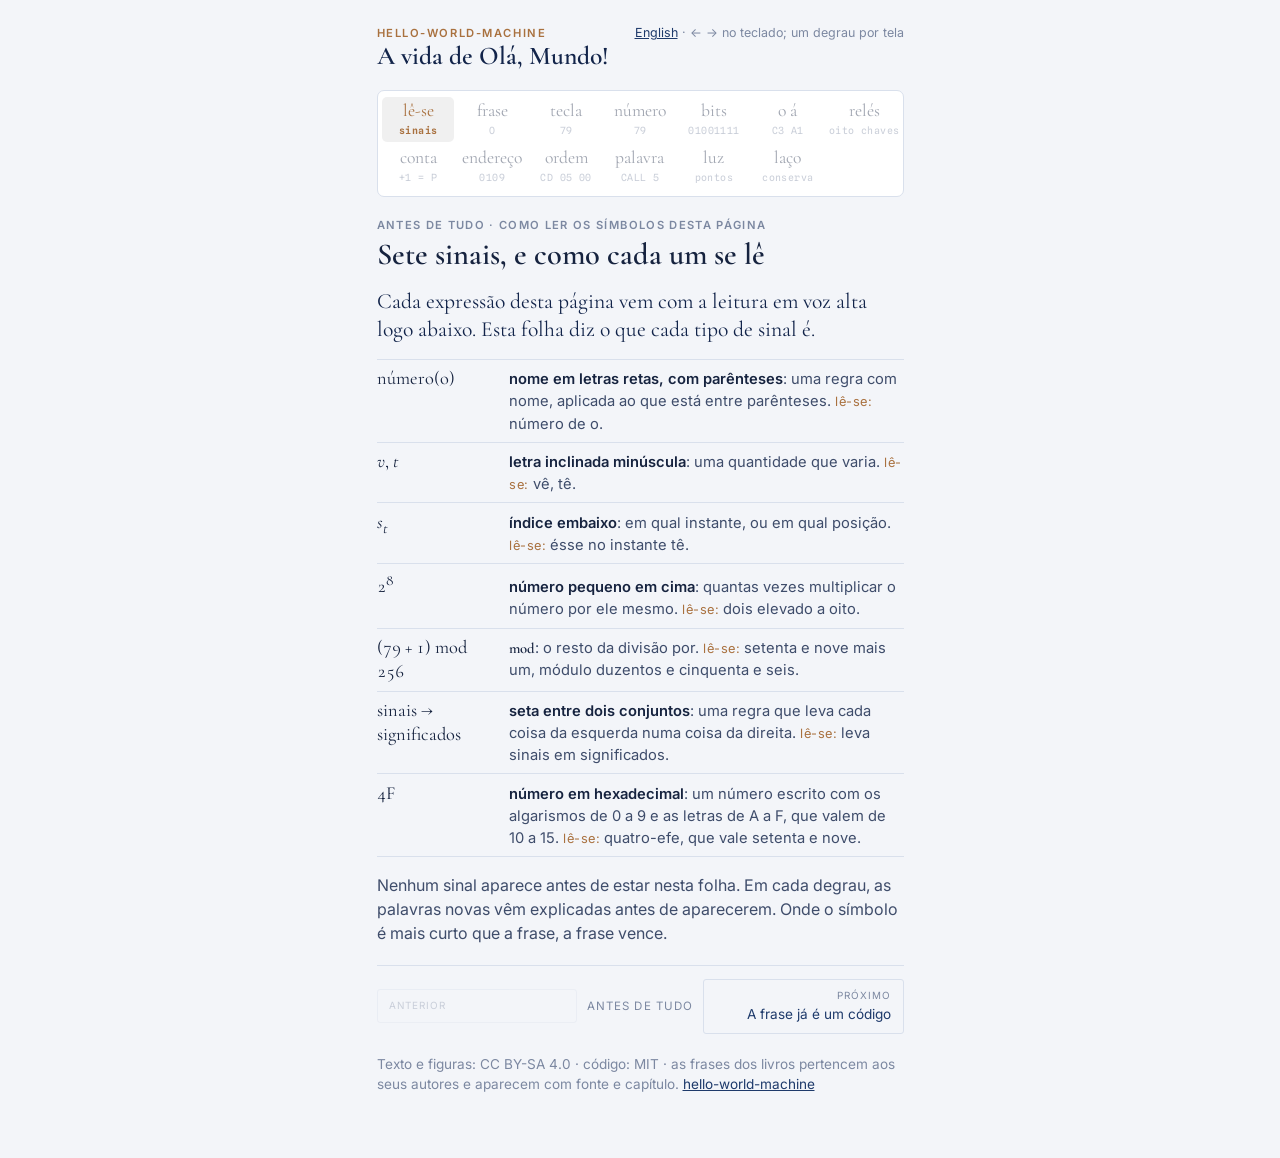
==== commit 65f16539: "o rótulo lê-se da folha de sinais ganha classe própria: ele roubava o estilo das letras inclinadas d" ====
--- a/pt/index.html
+++ b/pt/index.html
@@ -154,7 +154,7 @@
 .sinal p{margin:0;font-size:.92rem;line-height:1.5;color:var(--ink2)}
 .sinal .expr{font-family:var(--it-serif);font-size:1.15rem;color:var(--ink);line-height:1.3}
 .sinal .expr.degr{font-family:var(--it-sans,inherit);font-size:.95rem;color:var(--bronze);font-weight:600}
-.sinal b{font-weight:600;color:var(--ink)} .sinal i{font-style:normal;color:var(--bronze);font-size:.8rem;letter-spacing:.04em}
+.sinal b{font-weight:600;color:var(--ink)} .sinal .lese{color:var(--bronze);font-size:.8rem;letter-spacing:.04em}
 @media (max-width:420px){.sinal{grid-template-columns:5.5rem 1fr}}
 
 </style>
@@ -170,7 +170,7 @@
 <section class="degrau" id="conv" data-nome="Como ler os símbolos">
   <header><p class="regime">antes de tudo · como ler os símbolos desta página</p><h2>Sete sinais, e como cada um se lê</h2></header>
   <p class="tese">Cada expressão desta página vem com a leitura em voz alta logo abaixo. Esta folha diz o que cada tipo de sinal é.</p>
-  <div class="sinais"><div class="sinal"><p class="expr"><span class="nome">número</span>(o)</p><p><b>nome em letras retas, com parênteses</b>: uma regra com nome, aplicada ao que está entre parênteses. <i>lê-se:</i> número de o.</p></div><div class="sinal"><p class="expr"><i>v</i>, <i>t</i></p><p><b>letra inclinada minúscula</b>: uma quantidade que varia. <i>lê-se:</i> vê, tê.</p></div><div class="sinal"><p class="expr"><i>s</i><sub><i>t</i></sub></p><p><b>índice embaixo</b>: em qual instante, ou em qual posição. <i>lê-se:</i> ésse no instante tê.</p></div><div class="sinal"><p class="expr">2<sup>8</sup></p><p><b>número pequeno em cima</b>: quantas vezes multiplicar o número por ele mesmo. <i>lê-se:</i> dois elevado a oito.</p></div><div class="sinal"><p class="expr">(79 + 1) <span class="nome">mod</span> 256</p><p><b><span class="nome">mod</span></b>: o resto da divisão por. <i>lê-se:</i> setenta e nove mais um, módulo duzentos e cinquenta e seis.</p></div><div class="sinal"><p class="expr">sinais → significados</p><p><b>seta entre dois conjuntos</b>: uma regra que leva cada coisa da esquerda numa coisa da direita. <i>lê-se:</i> leva sinais em significados.</p></div><div class="sinal"><p class="expr">4F</p><p><b>número em hexadecimal</b>: um número escrito com os algarismos de 0 a 9 e as letras de A a F, que valem de 10 a 15. <i>lê-se:</i> quatro-efe, que vale setenta e nove.</p></div></div>
+  <div class="sinais"><div class="sinal"><p class="expr"><span class="nome">número</span>(o)</p><p><b>nome em letras retas, com parênteses</b>: uma regra com nome, aplicada ao que está entre parênteses. <span class="lese">lê-se:</span> número de o.</p></div><div class="sinal"><p class="expr"><i>v</i>, <i>t</i></p><p><b>letra inclinada minúscula</b>: uma quantidade que varia. <span class="lese">lê-se:</span> vê, tê.</p></div><div class="sinal"><p class="expr"><i>s</i><sub><i>t</i></sub></p><p><b>índice embaixo</b>: em qual instante, ou em qual posição. <span class="lese">lê-se:</span> ésse no instante tê.</p></div><div class="sinal"><p class="expr">2<sup>8</sup></p><p><b>número pequeno em cima</b>: quantas vezes multiplicar o número por ele mesmo. <span class="lese">lê-se:</span> dois elevado a oito.</p></div><div class="sinal"><p class="expr">(79 + 1) <span class="nome">mod</span> 256</p><p><b><span class="nome">mod</span></b>: o resto da divisão por. <span class="lese">lê-se:</span> setenta e nove mais um, módulo duzentos e cinquenta e seis.</p></div><div class="sinal"><p class="expr">sinais → significados</p><p><b>seta entre dois conjuntos</b>: uma regra que leva cada coisa da esquerda numa coisa da direita. <span class="lese">lê-se:</span> leva sinais em significados.</p></div><div class="sinal"><p class="expr">4F</p><p><b>número em hexadecimal</b>: um número escrito com os algarismos de 0 a 9 e as letras de A a F, que valem de 10 a 15. <span class="lese">lê-se:</span> quatro-efe, que vale setenta e nove.</p></div></div>
   <p class="corpo">Nenhum sinal aparece antes de estar nesta folha. Em cada degrau, as palavras novas vêm explicadas antes de aparecerem. Onde o símbolo é mais curto que a frase, a frase vence.</p>
 </section>
 <section class="degrau" id="d0" data-nome="A frase já é um código">
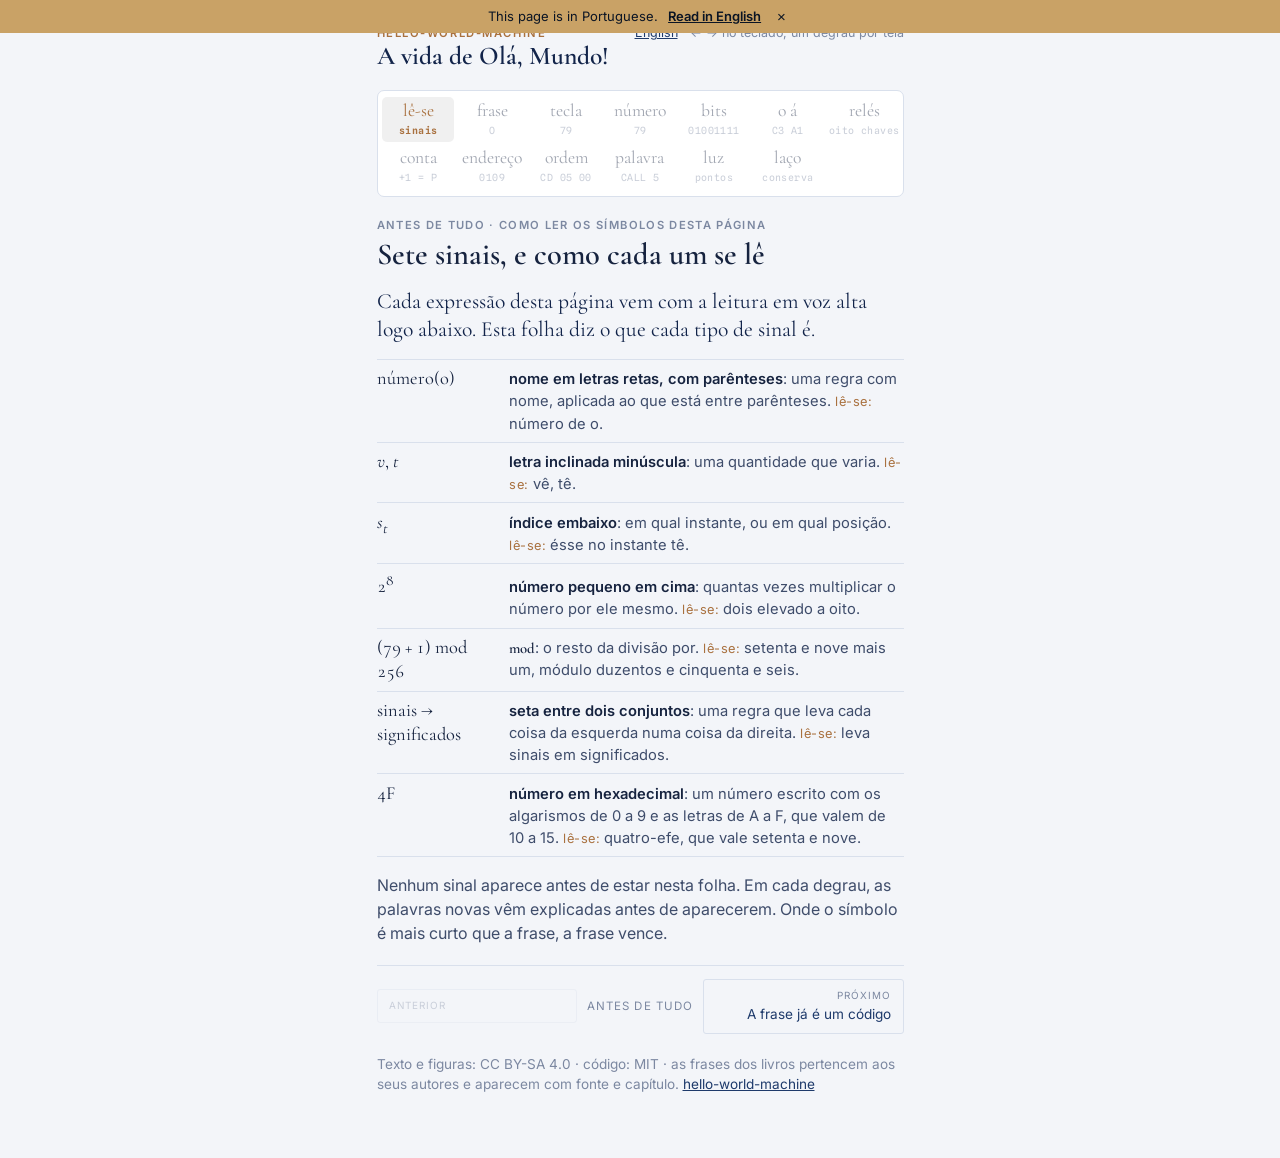
==== commit 6c676ec3: "o inglês nasce: a página, a placa, o readme e o guia de instalação derivados da tabela de tradução p" ====
--- a/pt/index.html
+++ b/pt/index.html
@@ -156,6 +156,9 @@
 .sinal .expr.degr{font-family:var(--it-sans,inherit);font-size:.95rem;color:var(--bronze);font-weight:600}
 .sinal b{font-weight:600;color:var(--ink)} .sinal .lese{color:var(--bronze);font-size:.8rem;letter-spacing:.04em}
 @media (max-width:420px){.sinal{grid-template-columns:5.5rem 1fr}}
+
+/* na página inglesa a passagem mostra só o original; a tradução para o português fica oculta */
+html[lang^="en"] blockquote .pt{display:none}
 
 </style>
 </head>
@@ -545,5 +548,62 @@
 })();
 
 </script>
+<!-- faixa-idioma: gerada por i18n.py, nao editar -->
+<div id="faixa-idioma" style="display:none;position:fixed;top:0;left:0;right:0;
+ z-index:99;background:#c9a266;color:#0a1424;font:13px/1.4 Inter,system-ui,
+ sans-serif;padding:7px 12px;gap:10px;justify-content:center;
+ align-items:center">
+<span>This page is in Portuguese.</span>
+<a href="../en/index.html" style="color:#0a1424;font-weight:600">Read in English</a>
+<button onclick="this.parentNode.style.display='none'" aria-label="close"
+ style="background:none;border:0;color:#0a1424;cursor:pointer;font-size:15px;padding:2px 6px;line-height:1">&times;</button>
+</div>
+<script>
+(function(){try{
+  var f=localStorage.getItem('sc-lang');
+  if(f==='pt')return;
+  var L=(navigator.languages&&navigator.languages.length)?navigator.languages
+        :[navigator.language||''];
+  var pt=false; for(var i=0;i<L.length;i++){ if(/^pt/i.test(L[i])){pt=true;break;} }
+  if(f!=='en' && pt!==false)return;
+  document.getElementById('faixa-idioma').style.display='flex';
+}catch(e){}})();
+document.querySelector('#faixa-idioma a').addEventListener('click',function(){
+  try{localStorage.setItem('sc-lang','en');}catch(e){}
+});
+</script>
+<!-- trocar-idioma: gerado por i18n.py, nao editar -->
+<style>
+#trocar-idioma{position:fixed;top:11px;right:13px;z-index:98;
+  background:#132440;color:#c9a266;border:1px solid #2b4767;border-radius:14px;
+  padding:5px 13px;font:12.5px/1.3 Inter,system-ui,sans-serif;
+  text-decoration:none}
+/* No telefone o alvo de toque tem de ter 44px. Com padding de 5px o botao
+   media 28 — e quem pegou isso foi o portao de layout do seeing-calculus,
+   depois de eu ja ter dado o conserto por pronto. */
+@media (max-width:820px){
+  #trocar-idioma{padding:13px 18px;border-radius:22px;font-size:13px}
+}
+</style>
+<a id="trocar-idioma" href="../en/index.html" hreflang="en" lang="en"
+   title="Read in English">EN</a>
+<script>
+(function(){try{
+  var a=document.getElementById('trocar-idioma');
+  a.addEventListener('click',function(){
+    try{localStorage.setItem('sc-lang','en');}catch(e){}
+  });
+  // enquanto a faixa estiver na tela os dois dizem a mesma coisa; o botao
+  // reaparece assim que ela sai (inclusive quando o leitor fecha no x).
+  var f=document.getElementById('faixa-idioma');
+  if(!f)return;
+  var ver=function(){
+    a.style.display=(getComputedStyle(f).display==='none')?'':'none';
+  };
+  ver();
+  new MutationObserver(ver).observe(f,{attributes:true,
+    attributeFilter:['style','hidden']});
+}catch(e){}})();
+</script>
 </body>
 </html>
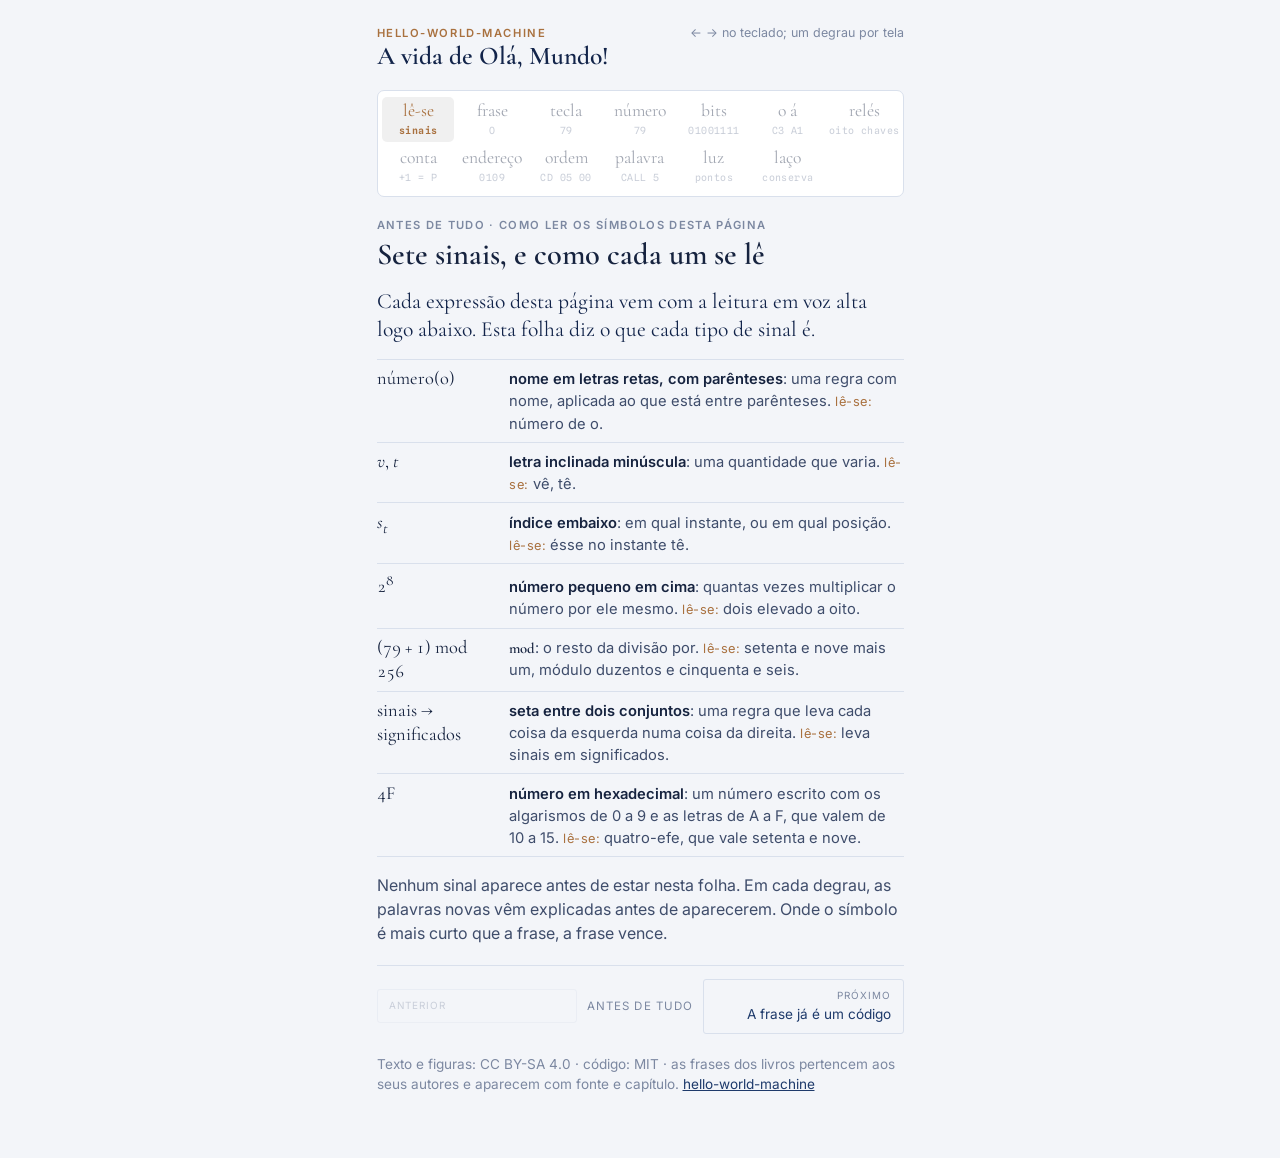
==== commit 6b924afc: "três rótulos da trilha, a ordem citada entre aspas e a leitura de roda decididos à mão no inglês; o " ====
--- a/pt/index.html
+++ b/pt/index.html
@@ -166,7 +166,7 @@
 <div class="pagina">
 <div class="cab">
   <div><p class="eyebrow">hello-world-machine</p><h1>A vida de Olá, Mundo!</h1></div>
-  <p class="nota"><a href="../en/" lang="en" hreflang="en">English</a> · ← → no teclado; um degrau por tela</p>
+  <p class="nota">← → no teclado; um degrau por tela</p>
 </div>
 <div class="trilha" id="trilha" aria-label="O que o o já virou"></div>
 <div id="degraus">
@@ -548,62 +548,5 @@
 })();
 
 </script>
-<!-- faixa-idioma: gerada por i18n.py, nao editar -->
-<div id="faixa-idioma" style="display:none;position:fixed;top:0;left:0;right:0;
- z-index:99;background:#c9a266;color:#0a1424;font:13px/1.4 Inter,system-ui,
- sans-serif;padding:7px 12px;gap:10px;justify-content:center;
- align-items:center">
-<span>This page is in Portuguese.</span>
-<a href="../en/index.html" style="color:#0a1424;font-weight:600">Read in English</a>
-<button onclick="this.parentNode.style.display='none'" aria-label="close"
- style="background:none;border:0;color:#0a1424;cursor:pointer;font-size:15px;padding:2px 6px;line-height:1">&times;</button>
-</div>
-<script>
-(function(){try{
-  var f=localStorage.getItem('sc-lang');
-  if(f==='pt')return;
-  var L=(navigator.languages&&navigator.languages.length)?navigator.languages
-        :[navigator.language||''];
-  var pt=false; for(var i=0;i<L.length;i++){ if(/^pt/i.test(L[i])){pt=true;break;} }
-  if(f!=='en' && pt!==false)return;
-  document.getElementById('faixa-idioma').style.display='flex';
-}catch(e){}})();
-document.querySelector('#faixa-idioma a').addEventListener('click',function(){
-  try{localStorage.setItem('sc-lang','en');}catch(e){}
-});
-</script>
-<!-- trocar-idioma: gerado por i18n.py, nao editar -->
-<style>
-#trocar-idioma{position:fixed;top:11px;right:13px;z-index:98;
-  background:#132440;color:#c9a266;border:1px solid #2b4767;border-radius:14px;
-  padding:5px 13px;font:12.5px/1.3 Inter,system-ui,sans-serif;
-  text-decoration:none}
-/* No telefone o alvo de toque tem de ter 44px. Com padding de 5px o botao
-   media 28 — e quem pegou isso foi o portao de layout do seeing-calculus,
-   depois de eu ja ter dado o conserto por pronto. */
-@media (max-width:820px){
-  #trocar-idioma{padding:13px 18px;border-radius:22px;font-size:13px}
-}
-</style>
-<a id="trocar-idioma" href="../en/index.html" hreflang="en" lang="en"
-   title="Read in English">EN</a>
-<script>
-(function(){try{
-  var a=document.getElementById('trocar-idioma');
-  a.addEventListener('click',function(){
-    try{localStorage.setItem('sc-lang','en');}catch(e){}
-  });
-  // enquanto a faixa estiver na tela os dois dizem a mesma coisa; o botao
-  // reaparece assim que ela sai (inclusive quando o leitor fecha no x).
-  var f=document.getElementById('faixa-idioma');
-  if(!f)return;
-  var ver=function(){
-    a.style.display=(getComputedStyle(f).display==='none')?'':'none';
-  };
-  ver();
-  new MutationObserver(ver).observe(f,{attributes:true,
-    attributeFilter:['style','hidden']});
-}catch(e){}})();
-</script>
 </body>
 </html>
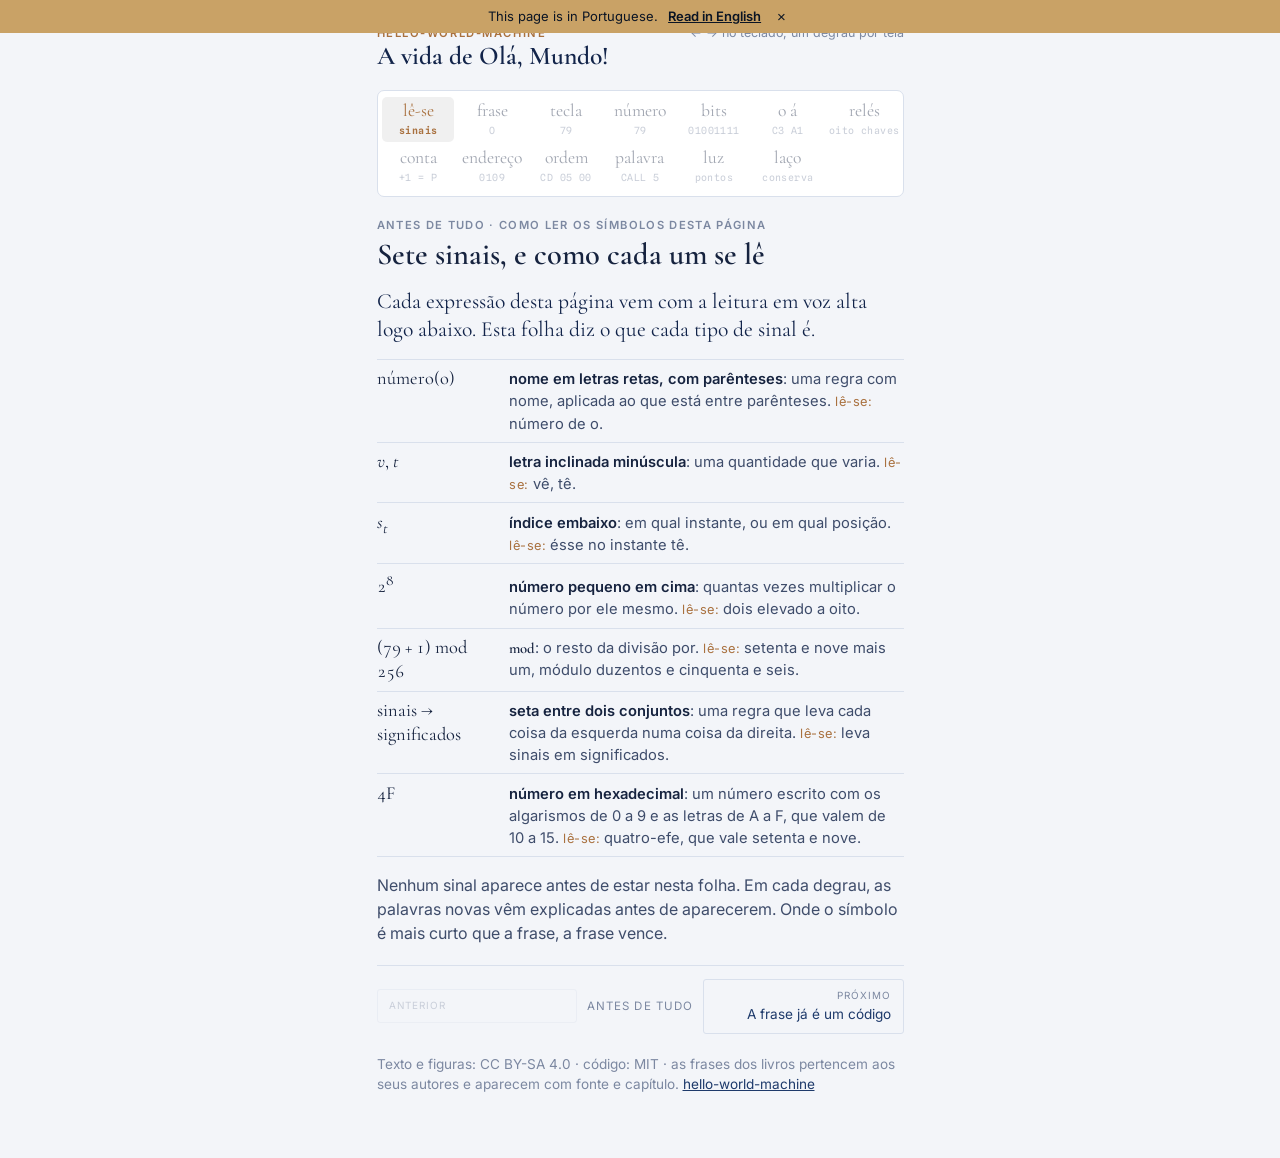
==== commit 6719de82: "a trilha nasce em html e o visor só troca as classes: três rótulos dela não entravam na tradução por" ====
--- a/pt/index.html
+++ b/pt/index.html
@@ -168,7 +168,7 @@
   <div><p class="eyebrow">hello-world-machine</p><h1>A vida de Olá, Mundo!</h1></div>
   <p class="nota">← → no teclado; um degrau por tela</p>
 </div>
-<div class="trilha" id="trilha" aria-label="O que o o já virou"></div>
+<div class="trilha" id="trilha" aria-label="O que o o já virou"><div class="est futuro" data-i="0"><span class="tok">lê-se</span><span class="nome">sinais</span></div><div class="est futuro" data-i="1"><span class="tok">frase</span><span class="nome">O</span></div><div class="est futuro" data-i="2"><span class="tok">tecla</span><span class="nome">79</span></div><div class="est futuro" data-i="3"><span class="tok">número</span><span class="nome">79</span></div><div class="est futuro" data-i="4"><span class="tok">bits</span><span class="nome">01001111</span></div><div class="est futuro" data-i="5"><span class="tok">o á</span><span class="nome">C3 A1</span></div><div class="est futuro" data-i="6"><span class="tok">relés</span><span class="nome">oito chaves</span></div><div class="est futuro" data-i="7"><span class="tok">conta</span><span class="nome">+1 = P</span></div><div class="est futuro" data-i="8"><span class="tok">endereço</span><span class="nome">0109</span></div><div class="est futuro" data-i="9"><span class="tok">ordem</span><span class="nome">CD 05 00</span></div><div class="est futuro" data-i="10"><span class="tok">palavra</span><span class="nome">CALL 5</span></div><div class="est futuro" data-i="11"><span class="tok">luz</span><span class="nome">pontos</span></div><div class="est futuro" data-i="12"><span class="tok">laço</span><span class="nome">conserva</span></div></div>
 <div id="degraus">
 <section class="degrau" id="conv" data-nome="Como ler os símbolos">
   <header><p class="regime">antes de tudo · como ler os símbolos desta página</p><h2>Sete sinais, e como cada um se lê</h2></header>
@@ -504,17 +504,15 @@
   var secs=[].slice.call(document.querySelectorAll('.degrau'));
   var N=secs.length;
   // a trilha: o que o "o" já virou em cada degrau
-  var est=[{"tok": "sinais", "nome": "lê-se"}, {"tok": "O", "nome": "frase"}, {"tok": "79", "nome": "tecla"}, {"tok": "79", "nome": "número"}, {"tok": "01001111", "nome": "bits"}, {"tok": "C3 A1", "nome": "o á"}, {"tok": "oito chaves", "nome": "relés"}, {"tok": "+1 = P", "nome": "conta"}, {"tok": "0109", "nome": "endereço"}, {"tok": "CD 05 00", "nome": "ordem"}, {"tok": "CALL 5", "nome": "palavra"}, {"tok": "pontos", "nome": "luz"}, {"tok": "conserva", "nome": "laço"}];
   var trilha=document.getElementById('trilha');
+  var est=[].slice.call(trilha.querySelectorAll('.est'));
   var ant=document.getElementById('ant'),prox=document.getElementById('prox'),pos=document.getElementById('pos');
   var atual=0;
   function desenharTrilha(k){
-    var h='';
-    for(var i=0;i<est.length;i++){
-      var cls=i<k?'passado':(i===k?'atual':'futuro');
-      h+='<div class="est '+cls+'" data-i="'+i+'"><span class="tok">'+est[i].nome+'</span><span class="nome">'+est[i].tok+'</span></div>';
-    }
-    trilha.innerHTML=h;
+    est.forEach(function(e,i){
+      e.classList.remove('passado','atual','futuro');
+      e.classList.add(i<k?'passado':(i===k?'atual':'futuro'));
+    });
     var a=trilha.querySelector('.atual'); if(a&&a.scrollIntoView){try{a.scrollIntoView({block:'nearest',inline:'center'});}catch(e){}}
   }
   function ir(k,foco){
@@ -548,5 +546,62 @@
 })();
 
 </script>
+<!-- faixa-idioma: gerada por i18n.py, nao editar -->
+<div id="faixa-idioma" style="display:none;position:fixed;top:0;left:0;right:0;
+ z-index:99;background:#c9a266;color:#0a1424;font:13px/1.4 Inter,system-ui,
+ sans-serif;padding:7px 12px;gap:10px;justify-content:center;
+ align-items:center">
+<span>This page is in Portuguese.</span>
+<a href="../en/index.html" style="color:#0a1424;font-weight:600">Read in English</a>
+<button onclick="this.parentNode.style.display='none'" aria-label="close"
+ style="background:none;border:0;color:#0a1424;cursor:pointer;font-size:15px;padding:2px 6px;line-height:1">&times;</button>
+</div>
+<script>
+(function(){try{
+  var f=localStorage.getItem('sc-lang');
+  if(f==='pt')return;
+  var L=(navigator.languages&&navigator.languages.length)?navigator.languages
+        :[navigator.language||''];
+  var pt=false; for(var i=0;i<L.length;i++){ if(/^pt/i.test(L[i])){pt=true;break;} }
+  if(f!=='en' && pt!==false)return;
+  document.getElementById('faixa-idioma').style.display='flex';
+}catch(e){}})();
+document.querySelector('#faixa-idioma a').addEventListener('click',function(){
+  try{localStorage.setItem('sc-lang','en');}catch(e){}
+});
+</script>
+<!-- trocar-idioma: gerado por i18n.py, nao editar -->
+<style>
+#trocar-idioma{position:fixed;top:11px;right:13px;z-index:98;
+  background:#132440;color:#c9a266;border:1px solid #2b4767;border-radius:14px;
+  padding:5px 13px;font:12.5px/1.3 Inter,system-ui,sans-serif;
+  text-decoration:none}
+/* No telefone o alvo de toque tem de ter 44px. Com padding de 5px o botao
+   media 28 — e quem pegou isso foi o portao de layout do seeing-calculus,
+   depois de eu ja ter dado o conserto por pronto. */
+@media (max-width:820px){
+  #trocar-idioma{padding:13px 18px;border-radius:22px;font-size:13px}
+}
+</style>
+<a id="trocar-idioma" href="../en/index.html" hreflang="en" lang="en"
+   title="Read in English">EN</a>
+<script>
+(function(){try{
+  var a=document.getElementById('trocar-idioma');
+  a.addEventListener('click',function(){
+    try{localStorage.setItem('sc-lang','en');}catch(e){}
+  });
+  // enquanto a faixa estiver na tela os dois dizem a mesma coisa; o botao
+  // reaparece assim que ela sai (inclusive quando o leitor fecha no x).
+  var f=document.getElementById('faixa-idioma');
+  if(!f)return;
+  var ver=function(){
+    a.style.display=(getComputedStyle(f).display==='none')?'':'none';
+  };
+  ver();
+  new MutationObserver(ver).observe(f,{attributes:true,
+    attributeFilter:['style','hidden']});
+}catch(e){}})();
+</script>
 </body>
 </html>
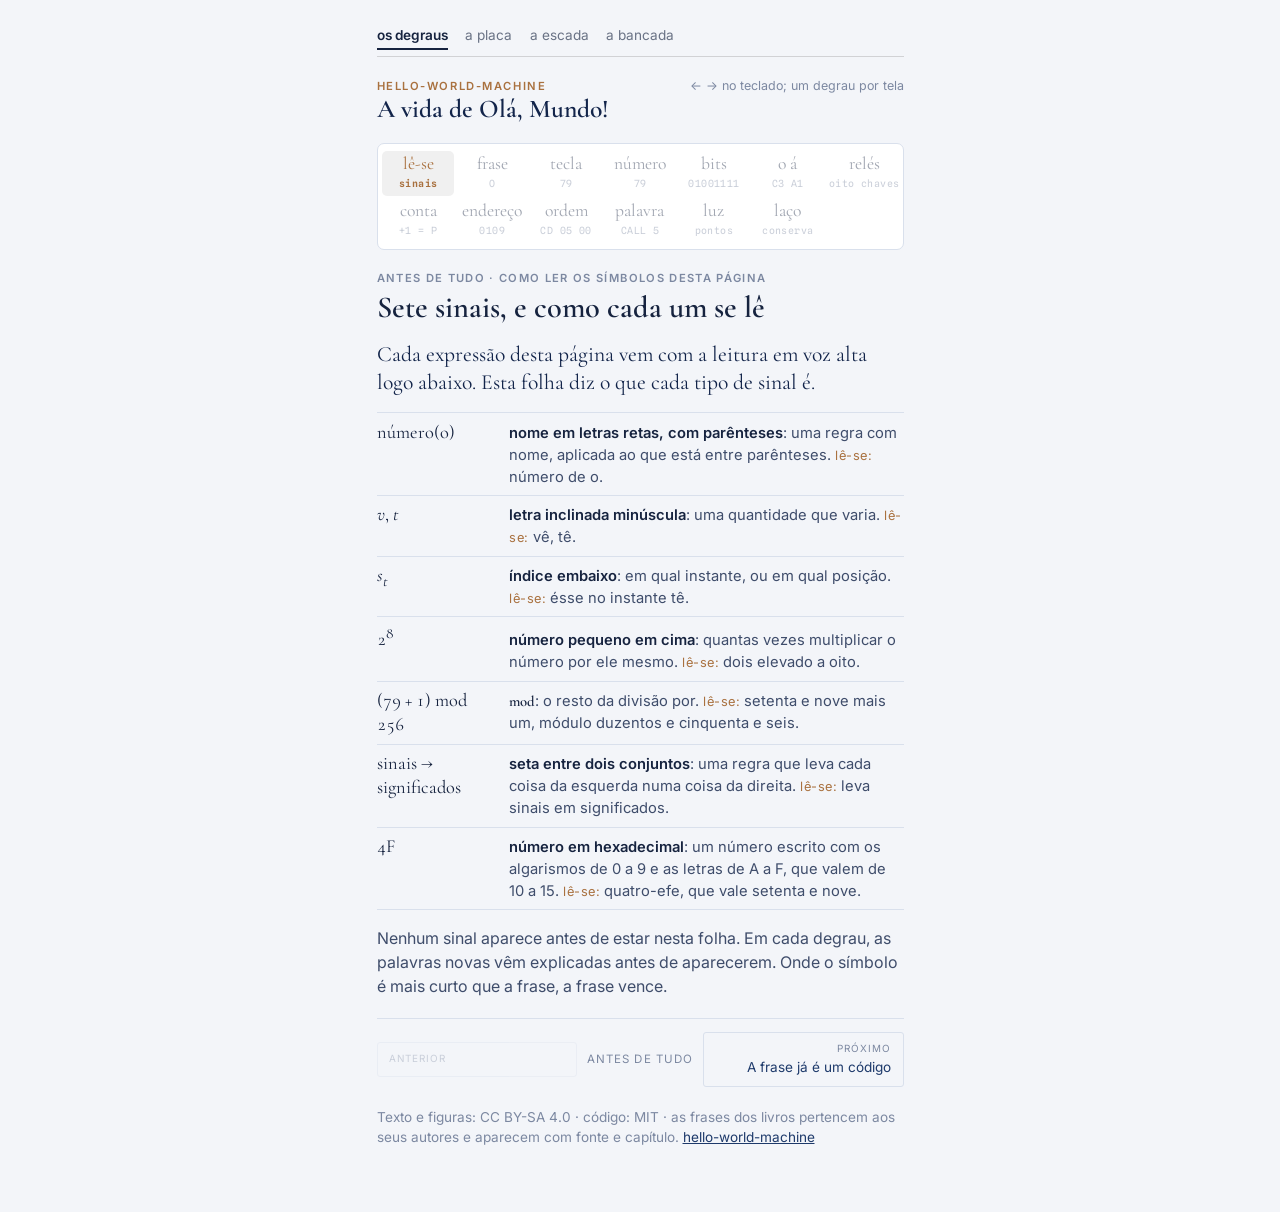
==== commit 10956a23: "a escada e a bancada de circuitos passam a morar aqui: os fontes da escada entram em escada/ e geram" ====
--- a/pt/index.html
+++ b/pt/index.html
@@ -4,7 +4,7 @@
 <meta charset="utf-8">
 <meta name="viewport" content="width=device-width, initial-scale=1">
 <title>A vida de Olá, Mundo! — hello-world-machine</title>
-<meta name="description" content="O que cada camada de abstração faz com o número: de uma frase dita no escuro até a luz na tela, um degrau por vez, com a passagem do livro que sustenta cada um.">
+<meta name="description" content="Tudo o que se vê, se lê e se ouve num computador passa por um circuito que só sabe se há corrente ou não. Uma frase só, Olá, Mundo!, seguida da saudação dita no escuro até a luz na tela, um degrau por vez, com a matemática de cada passo e a passagem do livro que o sustenta.">
 <link rel="stylesheet" href="https://fonts.googleapis.com/css2?family=Cormorant+Garamond:ital,wght@0,500;0,600;1,500&family=Inter:wght@400;500;600&family=Spline+Sans+Mono:wght@400;500&display=swap">
 <style>
 /* Layout: UMA tela por degrau (stepper controlado pelo leitor). No alto, a trilha do personagem "o": tudo que ele já virou fica visível, apagado; o atual, aceso. Abaixo: tese (≤25 palavras), figura com a palavra nova como rótulo DENTRO, parágrafo (≤60), e "mostrar a prova" fechado. Cores por token, claro e escuro. */
@@ -159,11 +159,21 @@
 
 /* na página inglesa a passagem mostra só o original; a tradução para o português fica oculta */
 html[lang^="en"] blockquote .pt{display:none}
+/* O visor escreve o #id da seção na URL, e o navegador, ao terminar de carregar, rola até ela:
+   a página abria com o cabeçalho, a barra e a trilha fora da vista. Com esta margem o alvo
+   da rolagem cai acima do topo e a página abre no alto. */
+.degrau{scroll-margin-top:100vh}
+
+.partes{display:flex;flex-wrap:wrap;gap:.2rem 1.1rem;font-size:.85rem;line-height:1.4;padding:0 0 .4rem;margin:0;border-bottom:1px solid rgba(128,128,128,.3)}
+.partes a{color:inherit;opacity:.62;text-decoration:none;padding:.15rem 0;border-bottom:2px solid transparent}
+.partes a:hover{opacity:1;text-decoration:underline}
+.partes a[aria-current]{opacity:1;font-weight:600;border-bottom-color:currentColor}
 
 </style>
 </head>
 <body>
 <div class="pagina">
+<nav class="partes" aria-label="As quatro partes"><a href="index.html" aria-current="page">os degraus</a><a href="placa.html">a placa</a><a href="escada.html">a escada</a><a href="bancada.html">a bancada</a></nav>
 <div class="cab">
   <div><p class="eyebrow">hello-world-machine</p><h1>A vida de Olá, Mundo!</h1></div>
   <p class="nota">← → no teclado; um degrau por tela</p>
@@ -331,10 +341,10 @@
     </svg>
     <div class="origem"><span>Petzold, caps. 7 e 8</span></div>
   </figure>
-  <p class="corpo">O número não está no relé. O relé só sabe passar ou não passar; somos nós que combinamos que passar vale 1. Oito relés, oito casas: o <b>O</b> inteiro cabe numa fileira. Como relés viram portas e contas é a história da outra página, a escada.</p>
+  <p class="corpo">O número não está no relé. O relé só sabe passar ou não passar; somos nós que combinamos que passar vale 1. Oito relés, oito casas: o <b>O</b> inteiro cabe numa fileira. Como relés viram portas e contas é a história da outra página, <a href="escada.html">a escada</a>.</p>
   <p class="verplaca"><a href="placa.html#ola-mundo-c9">ver na placa →</a> <span>ola-mundo, ciclo 9: cada ponto aceso na fileira é um fio com corrente passando</span></p>
   <div class="mat"><p class="obj">a matemática daqui · <b>limiar: um intervalo inteiro de tensões vira um símbolo só</b></p><p class="expr"><span class="nome">bit</span>(<i>v</i>) = 1 se <i>v</i> ≥ 2 volts, e 0 se <i>v</i> ≤ 0,8 volt</p><p class="leitura"><b>lê-se:</b> bit de vê é igual a um se vê é maior ou igual a dois volts, e igual a zero se vê é menor ou igual a zero vírgula oito volt.</p></div>
-  <details class="prova"><summary>de onde isto vem</summary><div class="prova-corpo"><div class="fonte">abstraction-ladder — a escada de abstrações · eletroímã → relé (Petzold cap. 7) · relé → porta lógica (cap. 8), com o instrumento “dois relés viram uma porta”</div><blockquote><span class="en" lang="en">These two relays wired in series are known as an AND gate because it is performing a Boolean AND operation.</span><span class="pt">Esses dois relés ligados em série são conhecidos como porta AND, porque executam a operação booleana E.</span><cite>eletroímã → relé (Petzold cap. 7) · relé → porta lógica (cap. 8), com o instrumento “dois relés viram uma porta”</cite></blockquote></div></details>
+  <details class="prova"><summary>de onde isto vem</summary><div class="prova-corpo"><div class="fonte">a escada — as seis famílias de circuitos · eletroímã → relé (Petzold cap. 7) · relé → porta lógica (cap. 8), com o instrumento “dois relés viram uma porta”</div><blockquote><span class="en" lang="en">These two relays wired in series are known as an AND gate because it is performing a Boolean AND operation.</span><span class="pt">Esses dois relés ligados em série são conhecidos como porta AND, porque executam a operação booleana E.</span><cite>eletroímã → relé (Petzold cap. 7) · relé → porta lógica (cap. 8), com o instrumento “dois relés viram uma porta”</cite></blockquote></div></details>
 </section>
 <section class="degrau" id="d5" data-nome="Os bits somam e ficam parados">
   <header><p class="regime">4 · corrente → conta e lembrança</p><h2>Os bits aprendem a somar e a ficar parados</h2></header>
@@ -358,7 +368,7 @@
   <p class="corpo">Somar 1 ao <b>O</b> dá <b>P</b>, a letra seguinte: a tabela foi feita para isso funcionar. Agora o número pode ser operado e pode esperar. Lembrar é o que permite o próximo degrau.</p>
   <p class="verplaca"><a href="placa.html#ola-mundo-c11">ver na placa →</a> <span>ola-mundo, ciclo 11: uma peça guarda onde a máquina está e outra soma 1: lembrar e contar</span></p>
   <div class="mat"><p class="obj">a matemática daqui · <b>aritmética módulo 256, e estado que depende do anterior</b></p><p class="expr">(79 + 1) <span class="nome">mod</span> 256 = 80</p><p class="leitura"><b>lê-se:</b> setenta e nove mais um, módulo duzentos e cinquenta e seis, é igual a oitenta.</p><p class="expr"><i>s</i><sub><i>t</i>+1</sub> = <span class="nome">f</span>(<i>s</i><sub><i>t</i></sub>, <i>x</i><sub><i>t</i></sub>)</p><p class="leitura"><b>lê-se:</b> o estado no instante tê mais um é f de: o estado no instante tê, e a entrada no instante tê.</p></div>
-  <details class="prova"><summary>de onde isto vem</summary><div class="prova-corpo"><div class="fonte">abstraction-ladder — a escada de abstrações · porta → somador (cap. 14) · porta → flip-flop (caps. 17 e 19) · flip-flop de borda → contador e registrador (cap. 20) · somador → ULA (cap. 21)</div><blockquote><span class="en" lang="en">A half adder is an XOR gate and an AND gate</span><span class="pt">Um meio-somador é uma porta XOR e uma porta AND.</span><cite>porta → somador (cap. 14) · porta → flip-flop (caps. 17 e 19) · flip-flop de borda → contador e registrador (cap. 20) · somador → ULA (cap. 21)</cite></blockquote></div></details>
+  <details class="prova"><summary>de onde isto vem</summary><div class="prova-corpo"><div class="fonte">a escada — as seis famílias de circuitos · porta → somador (cap. 14) · porta → flip-flop (caps. 17 e 19) · flip-flop de borda → contador e registrador (cap. 20) · somador → ULA (cap. 21)</div><blockquote><span class="en" lang="en">A half adder is an XOR gate and an AND gate</span><span class="pt">Um meio-somador é uma porta XOR e uma porta AND.</span><cite>porta → somador (cap. 14) · porta → flip-flop (caps. 17 e 19) · flip-flop de borda → contador e registrador (cap. 20) · somador → ULA (cap. 21)</cite></blockquote></div></details>
 </section>
 <section class="degrau" id="d6" data-nome="Cada byte ganha um endereço">
   <header><p class="regime">5 · byte → endereço</p><h2>Cada byte ganha um lugar com número</h2></header>
@@ -546,62 +556,5 @@
 })();
 
 </script>
-<!-- faixa-idioma: gerada por i18n.py, nao editar -->
-<div id="faixa-idioma" style="display:none;position:fixed;top:0;left:0;right:0;
- z-index:99;background:#c9a266;color:#0a1424;font:13px/1.4 Inter,system-ui,
- sans-serif;padding:7px 12px;gap:10px;justify-content:center;
- align-items:center">
-<span>This page is in Portuguese.</span>
-<a href="../en/index.html" style="color:#0a1424;font-weight:600">Read in English</a>
-<button onclick="this.parentNode.style.display='none'" aria-label="close"
- style="background:none;border:0;color:#0a1424;cursor:pointer;font-size:15px;padding:2px 6px;line-height:1">&times;</button>
-</div>
-<script>
-(function(){try{
-  var f=localStorage.getItem('sc-lang');
-  if(f==='pt')return;
-  var L=(navigator.languages&&navigator.languages.length)?navigator.languages
-        :[navigator.language||''];
-  var pt=false; for(var i=0;i<L.length;i++){ if(/^pt/i.test(L[i])){pt=true;break;} }
-  if(f!=='en' && pt!==false)return;
-  document.getElementById('faixa-idioma').style.display='flex';
-}catch(e){}})();
-document.querySelector('#faixa-idioma a').addEventListener('click',function(){
-  try{localStorage.setItem('sc-lang','en');}catch(e){}
-});
-</script>
-<!-- trocar-idioma: gerado por i18n.py, nao editar -->
-<style>
-#trocar-idioma{position:fixed;top:11px;right:13px;z-index:98;
-  background:#132440;color:#c9a266;border:1px solid #2b4767;border-radius:14px;
-  padding:5px 13px;font:12.5px/1.3 Inter,system-ui,sans-serif;
-  text-decoration:none}
-/* No telefone o alvo de toque tem de ter 44px. Com padding de 5px o botao
-   media 28 — e quem pegou isso foi o portao de layout do seeing-calculus,
-   depois de eu ja ter dado o conserto por pronto. */
-@media (max-width:820px){
-  #trocar-idioma{padding:13px 18px;border-radius:22px;font-size:13px}
-}
-</style>
-<a id="trocar-idioma" href="../en/index.html" hreflang="en" lang="en"
-   title="Read in English">EN</a>
-<script>
-(function(){try{
-  var a=document.getElementById('trocar-idioma');
-  a.addEventListener('click',function(){
-    try{localStorage.setItem('sc-lang','en');}catch(e){}
-  });
-  // enquanto a faixa estiver na tela os dois dizem a mesma coisa; o botao
-  // reaparece assim que ela sai (inclusive quando o leitor fecha no x).
-  var f=document.getElementById('faixa-idioma');
-  if(!f)return;
-  var ver=function(){
-    a.style.display=(getComputedStyle(f).display==='none')?'':'none';
-  };
-  ver();
-  new MutationObserver(ver).observe(f,{attributes:true,
-    attributeFilter:['style','hidden']});
-}catch(e){}})();
-</script>
 </body>
 </html>
